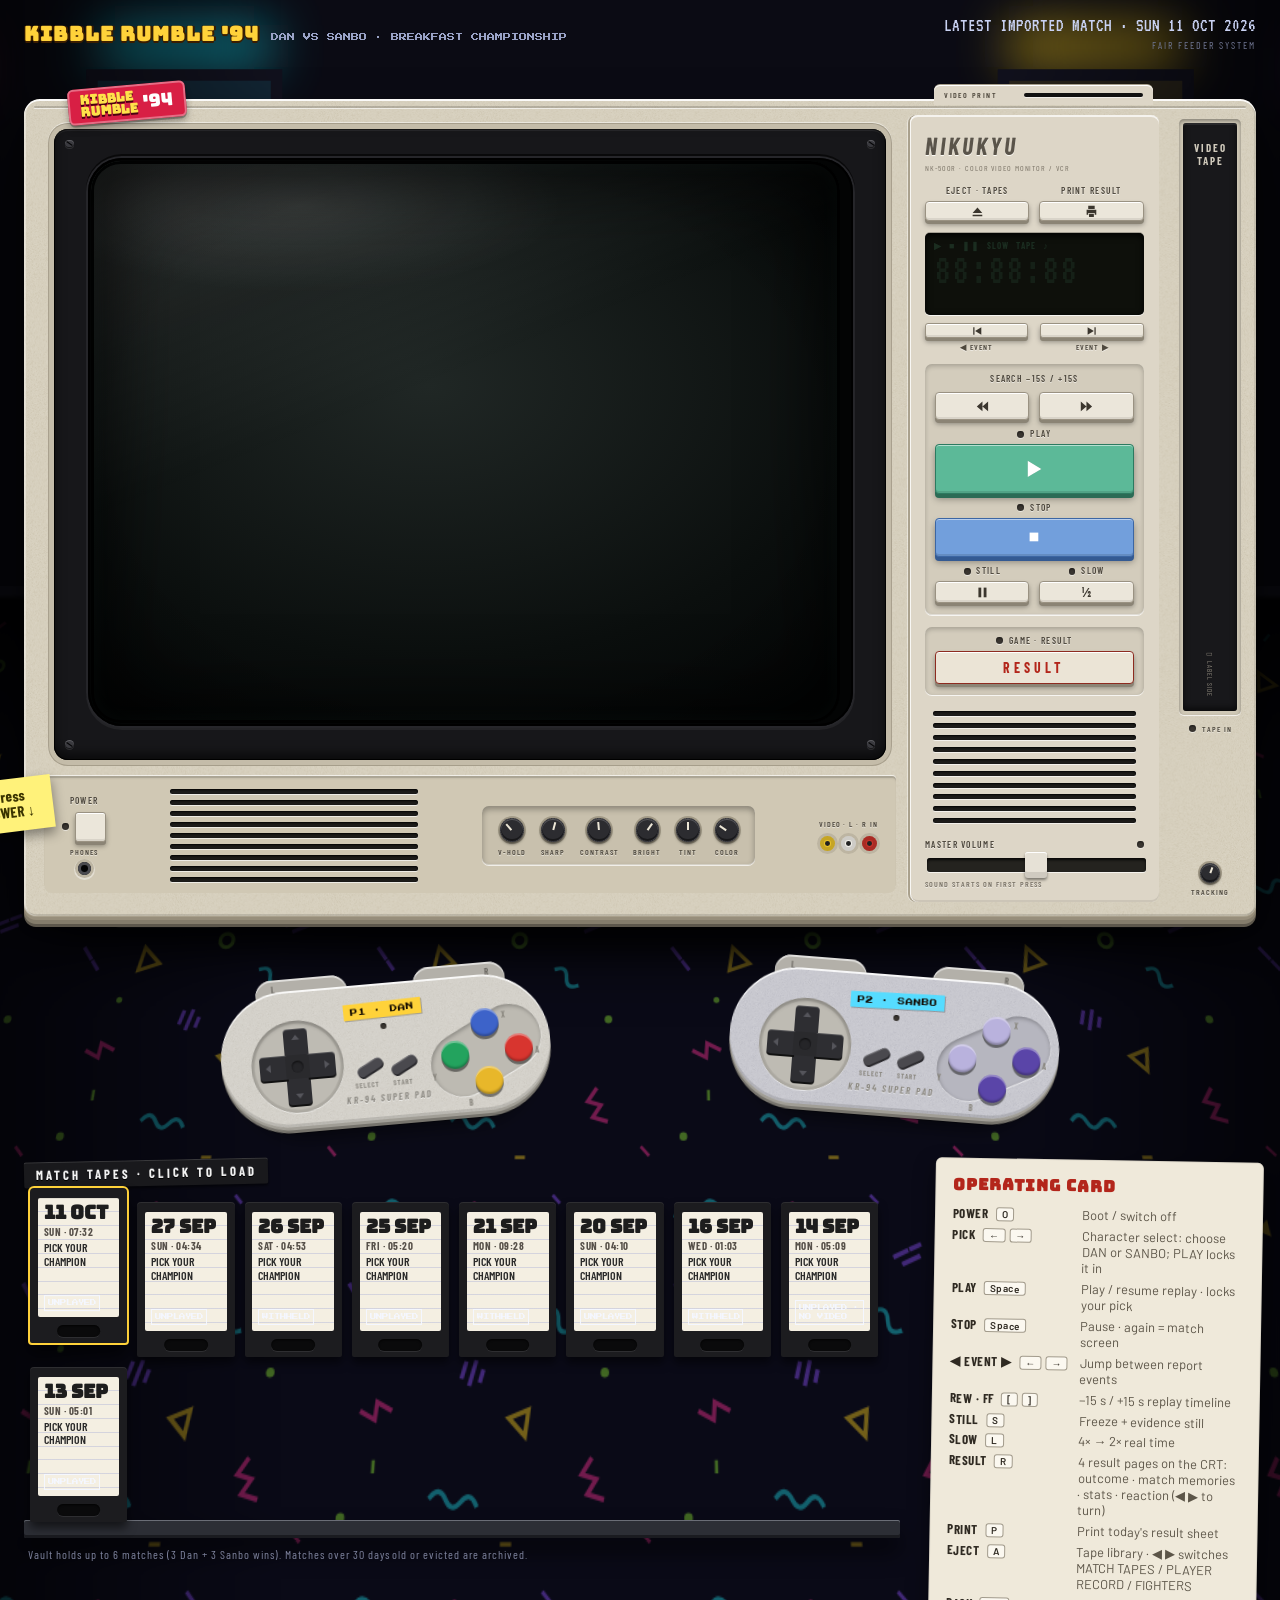
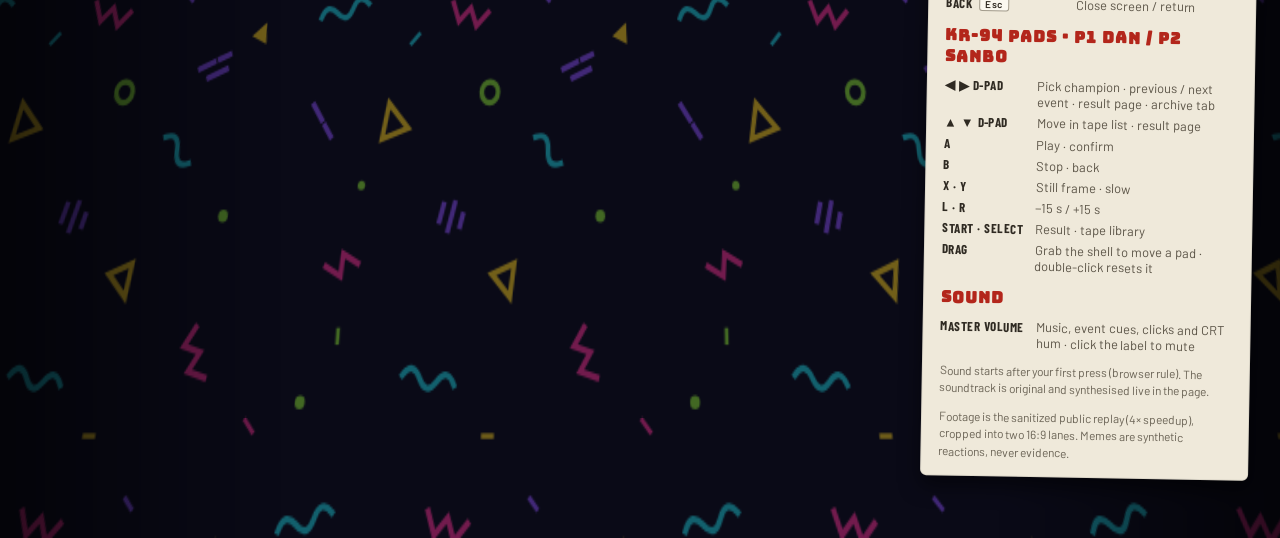
==== index.html @ 69c3ae0e "feat(release): initial public release of KIBBLE RUMBLE '94" ====
<!doctype html>
<html lang="en">
<head>
<meta charset="utf-8">
<meta name="viewport" content="width=device-width,initial-scale=1">
<meta name="robots" content="noindex,nofollow">
<title>KIBBLE RUMBLE '94 · NK-500R Replay Machine</title>
<link rel="preconnect" href="https://fonts.googleapis.com"><link rel="preconnect" href="https://fonts.gstatic.com" crossorigin>
<link href="https://fonts.googleapis.com/css2?family=Anton&family=Barlow:wght@400;500;600&family=Barlow+Condensed:wght@500;600;700&family=Bungee&family=Press+Start+2P&family=VT323&display=swap" rel="stylesheet">
<link rel="icon" href="data:,">
<link rel="stylesheet" href="machine.css">
</head>
<body>
<!-- The room the NK-500R stands in: original SVG carpet + dim cabinet row -->
<div class="room" aria-hidden="true"><div class="room-wall"></div><div class="room-floor"><div class="carpet"></div></div><div class="room-light"></div></div>
<div class="file-notice" id="file-notice" hidden><b>INTERACTIVE MEDIA REQUIRES HTTP/HTTPS SERVER</b>
  <span>Browsers require HTTP/HTTPS to load media and data. Run
  <code>python3 -m http.server 4417 --bind 127.0.0.1 --directory website/public-site</code>
  and open <code>http://localhost:4417/</code></span></div>

<header class="topline">
  <div class="topline-mark"><b>KIBBLE RUMBLE '94</b><span>DAN VS SANBO · BREAKFAST CHAMPIONSHIP</span></div>
  <div class="topline-right"><span id="topline-day">—</span><span class="topline-sys">FAIR FEEDER SYSTEM</span></div>
</header>

<main class="stage">
  <section class="machine" id="machine" data-state="off" aria-label="NK-500R match replay machine">
    <div class="sticker" aria-hidden="true"><b>KIBBLE<br>RUMBLE</b><i>'94</i></div>
    <div class="postit" id="postit" aria-hidden="true">press<br>POWER ↓</div>
    <div class="printer" aria-hidden="true">
      <div class="paper" id="paper"><div class="paper-inner" id="paper-inner"></div></div>
      <div class="printer-lip"><span>VIDEO PRINT</span><i></i></div>
    </div>

    <div class="m-body">
      <div class="m-left">
        <div class="m-housing">
          <div class="bezel">
            <span class="screw s1"></span><span class="screw s2"></span><span class="screw s3"></span><span class="screw s4"></span>
            <div class="tube">
              <div class="screen" id="screen" data-state="off">
                <div class="layer s-boot" id="s-boot">
                  <div class="boot-maker"><b>NIKUKYU</b><span>VIDEO SYSTEMS · NK-500R</span><em>SELF CHECK … OK</em></div>
                  <div class="boot-title"><div class="kr-logo"><b>KIBBLE</b><b>RUMBLE</b><i>'94</i></div><span>BREAKFAST CHAMPIONSHIP</span><em>© 1994 NIKUKYU SOFT · LICENSED TO DAN &amp; SANBO</em></div>
                  <div class="boot-today"><span>TODAY'S MATCH</span><b>DAN <i>VS</i> SANBO</b></div>
                </div>
                <div class="layer s-vs" id="s-vs"></div>
                <div class="layer s-replay" id="s-replay">
                  <div class="rp-col">
                    <div class="lane lane1"><canvas id="cv-tapo" width="720" height="405"></canvas><div class="lane-hud" id="hud1"></div></div>
                    <div class="telemetry"><canvas id="cv-bar" width="720" height="42"></canvas></div>
                    <div class="course" id="course"></div>
                    <div class="lane lane2"><canvas id="cv-logi" width="720" height="405"></canvas><div class="lane-hud" id="hud2"></div></div>
                  </div>
                  <div class="pillar pl-l pl-1" id="pl-l1"></div>
                  <div class="pillar pl-r pl-1" id="pl-r1"></div>
                  <div class="pillar pl-l pl-2" id="pl-l2"></div>
                  <div class="pillar pl-r pl-2" id="pl-r2"></div>
                  <div class="still-card" id="still-card"></div>
                  <div class="toast" id="toast"></div>
                </div>
                <div class="layer s-archive" id="s-archive"></div>
                <div class="layer s-nosignal" id="s-nosignal"><b>NO SIGNAL</b><span id="nosig-text">THIS TAPE HAS NO VIDEO</span><em>PRESS RESULT FOR THE REPORT · STOP TO RETURN</em></div>
                <div class="layer s-postmatch" id="s-postmatch"><div class="pm-box"><b>MATCH COMPLETE</b><span>PRESS ANY BUTTON</span><em>RESULT · PREDICTION VERDICT · REACTION</em></div></div>
                <div class="layer s-result" id="s-result"></div>
                <div class="osd" id="osd"></div>
                <div class="fx fx-scan"></div><div class="fx fx-noise"></div><div class="fx fx-vig"></div><div class="fx fx-glare"></div><div class="fx fx-curve"></div>
                <div class="crt-flash"></div>
              </div>
            </div>
          </div>
        </div>

        <div class="m-bottom">
          <div class="pw-cluster">
            <span class="silk">POWER</span>
            <div class="row"><span class="led" data-led="power"></span><button class="key key-power" data-key="power" aria-label="Power"></button></div>
            <span class="silk sm">PHONES</span><span class="jack"></span>
          </div>
          <div class="grille" aria-hidden="true"><i></i><i></i><i></i><i></i><i></i><i></i><i></i><i></i><i></i></div>
          <div class="knob-well" aria-hidden="true">
            <div class="kn"><span class="knob" style="--r:-40deg"></span><span class="silk sm">V-HOLD</span></div>
            <div class="kn"><span class="knob" style="--r:15deg"></span><span class="silk sm">SHARP</span></div>
            <div class="kn"><span class="knob" style="--r:-5deg"></span><span class="silk sm">CONTRAST</span></div>
            <div class="kn"><span class="knob" style="--r:35deg"></span><span class="silk sm">BRIGHT</span></div>
            <div class="kn"><span class="knob" style="--r:0deg"></span><span class="silk sm">TINT</span></div>
            <div class="kn"><span class="knob" style="--r:-55deg"></span><span class="silk sm">COLOR</span></div>
          </div>
          <div class="av-in" aria-hidden="true"><span class="silk sm">VIDEO · L · R  IN</span><div class="row"><i class="rca y"></i><i class="rca w"></i><i class="rca r"></i></div></div>
        </div>
      </div>

      <div class="m-panel">
        <div class="brand"><b>NIKUKYU</b><span>NK-500R · COLOR VIDEO MONITOR / VCR</span></div>
        <div class="kgroup two">
          <div class="kc"><span class="silk">EJECT · TAPES</span><button class="key key-s" data-key="archive" aria-label="Eject / archive">
            <svg viewBox="0 0 16 16"><path d="M8 3 L14 10 H2 Z M2 12 H14 V14 H2 Z"/></svg></button></div>
          <div class="kc"><span class="silk">PRINT RESULT</span><button class="key key-s" data-key="print" aria-label="Print result">
            <svg viewBox="0 0 16 16"><path d="M4 1 H12 V5 H4 Z M2 6 H14 V12 H12 V10 H4 V12 H2 Z M5 11 H11 V15 H5 Z"/></svg></button></div>
        </div>
        <div class="lcd" id="lcd" aria-live="polite">
          <div class="lcd-icons"><i data-ic="play">▶</i><i data-ic="stop">■</i><i data-ic="still">❚❚</i><i data-ic="slow">SLOW</i><i data-ic="tape">TAPE</i><i data-ic="snd" title="Sound output">♪</i></div>
          <div class="lcd-main"><span class="ghost">88:88:88</span><span id="lcd-clock">--:--:--</span></div>
          <div class="lcd-sub" id="lcd-sub">&nbsp;</div>
        </div>
        <div class="kgroup two tight">
          <div class="kc"><button class="key key-xs" data-key="prev" aria-label="Previous event"><svg viewBox="0 0 16 16"><path d="M2 2 H4 V14 H2 Z M15 2 L5 8 L15 14 Z"/></svg></button><span class="silk sm">◀ EVENT</span></div>
          <div class="kc"><button class="key key-xs" data-key="next" aria-label="Next event"><svg viewBox="0 0 16 16"><path d="M12 2 H14 V14 H12 Z M1 2 L11 8 L1 14 Z"/></svg></button><span class="silk sm">EVENT ▶</span></div>
        </div>
        <div class="well">
          <span class="silk">SEARCH −15s / +15s</span>
          <div class="kgroup two">
            <button class="key key-m" data-key="rew" aria-label="Rewind 15 seconds"><svg viewBox="0 0 16 16"><path d="M8 2 L1 8 L8 14 Z M15 2 L8 8 L15 14 Z"/></svg></button>
            <button class="key key-m" data-key="ff" aria-label="Fast forward 15 seconds"><svg viewBox="0 0 16 16"><path d="M1 2 L8 8 L1 14 Z M8 2 L15 8 L8 14 Z"/></svg></button>
          </div>
          <div class="kc wide"><div class="row lab"><span class="led" data-led="play"></span><span class="silk">PLAY</span></div>
            <button class="key key-play" data-key="play" aria-label="Play"><svg viewBox="0 0 16 16"><path d="M3 1.5 L14 8 L3 14.5 Z"/></svg></button></div>
          <div class="kc wide"><div class="row lab"><span class="led" data-led="stop"></span><span class="silk">STOP</span></div>
            <button class="key key-stop" data-key="stop" aria-label="Stop"><svg viewBox="0 0 16 16"><rect x="3" y="3" width="10" height="10"/></svg></button></div>
          <div class="kgroup two">
            <div class="kc"><div class="row lab"><span class="led" data-led="still"></span><span class="silk">STILL</span></div><button class="key key-m short" data-key="still" aria-label="Still frame"><svg viewBox="0 0 16 16"><rect x="3" y="2" width="3.5" height="12"/><rect x="9.5" y="2" width="3.5" height="12"/></svg></button></div>
            <div class="kc"><div class="row lab"><span class="led" data-led="slow"></span><span class="silk">SLOW</span></div><button class="key key-m short" data-key="slow" aria-label="Slow replay"><span class="cap-txt">½</span></button></div>
          </div>
        </div>
        <div class="kc wide game">
          <div class="row lab"><span class="led" data-led="result"></span><span class="silk">GAME · RESULT</span></div>
          <button class="key key-result" data-key="result" aria-label="Result screen"><span class="cap-txt">RESULT</span></button>
        </div>
        <div class="pgrille" aria-hidden="true"><i></i><i></i><i></i><i></i><i></i><i></i><i></i><i></i><i></i><i></i></div>
        <div class="vol">
          <div class="row vol-head"><button class="vol-label" id="vol-label" type="button" aria-label="Mute or unmute all sound">MASTER VOLUME</button><span class="led" data-led="snd" id="snd-led"></span></div>
          <input type="range" min="0" max="100" value="50" id="vol" aria-label="Master volume">
          <span class="silk sm snd-note" id="snd-note">SOUND STARTS ON FIRST PRESS</span>
        </div>
      </div>

      <div class="m-bay">
        <div class="tape-door" id="tape-door">
          <div class="door-flap"><span class="door-logo">VIDEO<br>TAPE</span><span class="door-label-side">▭ LABEL SIDE</span></div>
          <div class="cassette" id="cassette"><span id="cassette-label">—</span></div>
        </div>
        <div class="row lab"><span class="led" data-led="tape"></span><span class="silk sm">TAPE IN</span></div>
        <div class="trk"><span class="knob sm" style="--r:20deg"></span><span class="silk sm">TRACKING</span></div>
      </div>
    </div>
    <div class="m-feet"><i></i><i></i></div>
  </section>

  <div class="pad-bay" id="pad-bay" aria-hidden="true"></div>
  <div class="pads" id="pads" aria-label="KR-94 controllers: P1 Dan, P2 Sanbo"></div>

  <section class="desk">
    <div class="shelf-wrap">
      <div class="dymo">MATCH TAPES · CLICK TO LOAD</div>
      <div class="shelf" id="shelf"></div>
      <div class="shelf-board"></div>
      <p class="shelf-note">Vault holds up to 6 matches (3 Dan + 3 Sanbo wins). Matches over 30 days old or evicted are archived.</p>
    </div>
    <aside class="op-card" aria-label="Operating card">
      <h2>OPERATING CARD</h2>
      <dl>
        <dt>POWER <kbd>O</kbd></dt><dd>Boot / switch off</dd>
        <dt>PICK <kbd>←</kbd><kbd>→</kbd></dt><dd>Character select: choose DAN or SANBO; PLAY locks it in</dd>
        <dt>PLAY <kbd>Space</kbd></dt><dd>Play / resume replay · locks your pick</dd>
        <dt>STOP <kbd>Space</kbd></dt><dd>Pause · again = match screen</dd>
        <dt>◀ EVENT ▶ <kbd>←</kbd><kbd>→</kbd></dt><dd>Jump between report events</dd>
        <dt>REW · FF <kbd>[</kbd><kbd>]</kbd></dt><dd>−15 s / +15 s replay timeline</dd>
        <dt>STILL <kbd>S</kbd></dt><dd>Freeze + evidence still</dd>
        <dt>SLOW <kbd>L</kbd></dt><dd>4× → 2× real time</dd>
        <dt>RESULT <kbd>R</kbd></dt><dd>4 result pages on the CRT: outcome · match memories · stats · reaction (◀ ▶ to turn)</dd>
        <dt>PRINT <kbd>P</kbd></dt><dd>Print today's result sheet</dd>
        <dt>EJECT <kbd>A</kbd></dt><dd>Tape library · ◀ ▶ switches MATCH TAPES / PLAYER RECORD / FIGHTERS</dd>
        <dt>BACK <kbd>Esc</kbd></dt><dd>Close screen / return</dd>
      </dl>
      <h2 class="h2b">KR-94 PADS · P1 DAN / P2 SANBO</h2>
      <dl>
        <dt>◀ ▶ D-PAD</dt><dd>Pick champion · previous / next event · result page · archive tab</dd>
        <dt>▲ ▼ D-PAD</dt><dd>Move in tape list · result page</dd>
        <dt>A</dt><dd>Play · confirm</dd>
        <dt>B</dt><dd>Stop · back</dd>
        <dt>X · Y</dt><dd>Still frame · slow</dd>
        <dt>L · R</dt><dd>−15 s / +15 s</dd>
        <dt>START · SELECT</dt><dd>Result · tape library</dd>
        <dt>DRAG</dt><dd>Grab the shell to move a pad · double-click resets it</dd>
      </dl>
      <h2 class="h2b">SOUND</h2>
      <dl>
        <dt>MASTER VOLUME</dt><dd>Music, event cues, clicks and CRT hum · click the label to mute</dd>
      </dl>
      <p>Sound starts after your first press (browser rule). The soundtrack is original and synthesised live in the page.</p>
      <p>Footage is the sanitized public replay (4× speedup), cropped into two 16:9 lanes. Memes are synthetic reactions, never evidence.</p>
    </aside>
  </section>
</main>

<div class="print-sheet" id="print-sheet" aria-hidden="true"></div>
<video id="src-video" muted playsinline preload="auto"></video>

<script src="machine-data.js"></script>
<script src="machine-audio.js"></script>
<script src="machine.js"></script>
<script src="machine-pads.js"></script>
</body>
</html>
---- machine.css ----
/* KIBBLE RUMBLE '94 · NK-500R replay machine — review prototype styles */
:root{
  --plastic:#d6cfbd; --plastic-hi:#ece7da; --plastic-lo:#bcb39f; --plastic-dk:#9d9481; --plastic-edge:#7f7766;
  --panel:#ddd7c8; --ink:#4f493e; --ink-soft:#7a7366;
  --bezel:#161618; --glass:#0a0d0c;
  --p1:#ffd23a; --p2:#56dcff;
  --red:#ff3b30; --amber:#ffb21e; --green:#3dff7a; --blue:#4d8dff; --white:#f4f7ff;
  --room1:#17181e; --room2:#0e0f13;
  --mono:'VT323',monospace; --pix:'Press Start 2P',monospace; --disp:'Bungee',sans-serif; --silk:'Barlow Condensed',sans-serif;
}
*{box-sizing:border-box}
html,body{margin:0;min-height:100%}
body{background:#0b0b14;
  color:#e8e9ef;font-family:'Barlow',sans-serif;overflow-x:hidden;-webkit-font-smoothing:antialiased}
button{font:inherit;color:inherit}
.row{display:flex;align-items:center;gap:6px}
.silk{font-family:var(--silk);font-weight:600;font-size:9.5px;letter-spacing:1.3px;color:var(--ink);text-transform:uppercase;
  text-shadow:0 1px 0 rgba(255,255,255,.55);white-space:nowrap;line-height:1.05;user-select:none}
.silk.sm{font-size:8px;letter-spacing:1px}

/* ------------------------------------------------------------- top line */
.topline{display:flex;justify-content:space-between;align-items:center;gap:16px;max-width:1240px;margin:0 auto;padding:16px 4px 10px}
.topline-mark{display:flex;align-items:baseline;gap:12px}
.topline-mark b{font-family:var(--disp);font-size:20px;color:var(--p1);text-shadow:0 2px 0 #3b1d00,2px 0 0 #3b1d00,-1px 0 0 #3b1d00;letter-spacing:1px}
.topline-mark span{font-family:var(--pix);font-size:8px;color:#9aa3c7}
.topline-right{display:flex;flex-direction:column;align-items:flex-end;gap:4px;font-family:var(--mono);font-size:19px;color:#c9d2f3}
.topline-sys{font-family:var(--silk);font-size:10px;letter-spacing:2px;color:#6e7490}
.stage{display:flex;flex-direction:column;align-items:center;gap:26px;padding:8px 24px 60px}

/* ------------------------------------------------------------- machine shell */
.machine{position:relative;width:1240px;flex:none;margin-top:30px}
.m-body{position:relative;display:flex;align-items:stretch;padding:16px 16px 14px;border-radius:16px 16px 12px 12px;
  background:
    url(assets/noise.png) 0 0/160px 160px,
    var(--plastic);
  background-blend-mode:soft-light;
  box-shadow:
    inset 0 2px 0 rgba(255,255,255,.9), inset 0 -2px 0 rgba(0,0,0,.12), inset 2px 0 0 rgba(255,255,255,.35), inset -2px 0 0 rgba(0,0,0,.08),
    0 1px 0 #a9a08c, 0 4px 0 #978e7b, 0 8px 0 #847c6b, 0 11px 0 #5d574c,
    0 40px 60px rgba(0,0,0,.65), 0 14px 20px rgba(0,0,0,.4)}
/* top shell parting line */
.m-body::before{content:"";position:absolute;left:10px;right:10px;top:7px;height:2px;border-radius:2px;
  background:rgba(0,0,0,.16);box-shadow:0 1px 0 rgba(255,255,255,.6)}
.m-left{display:flex;flex-direction:column;width:868px;flex:none}
.m-housing{padding:14px 16px 16px 14px}
.bezel{position:relative;padding:30px 34px 34px;border-radius:14px;
  background:#17171a;
  box-shadow:0 0 0 5px #c4bca9,0 0 0 6px #a69e8b,0 -1px 0 6px rgba(255,255,255,.5),
    inset 0 2px 1px rgba(255,255,255,.08),inset 0 -6px 12px rgba(0,0,0,.6),inset 0 0 0 1px #000}
.screw{position:absolute;width:9px;height:9px;border-radius:50%;background:#3a3a3f;box-shadow:inset 0 1px 0 rgba(255,255,255,.18),inset 0 -1px 0 rgba(0,0,0,.6),0 1px 0 rgba(255,255,255,.1)}
.screw::after{content:"";position:absolute;left:1px;right:1px;top:4px;height:1px;background:#050506;transform:rotate(35deg)}
.s1{left:11px;top:11px}.s2{right:11px;top:11px}.s3{left:11px;bottom:11px}.s4{right:11px;bottom:11px}
.tube{position:relative;border-radius:34px;padding:3px;background:#030404;
  box-shadow:inset 0 0 0 2px #000,0 0 0 2px #26262a,0 -2px 0 2px rgba(0,0,0,.6),0 2px 0 2px rgba(255,255,255,.05)}

/* ------------------------------------------------------------- screen */
.screen{position:relative;width:754px;aspect-ratio:4/3;border-radius:30px;overflow:hidden;background:var(--glass);container-type:size;container-name:screen;
  transition:filter .2s}
.screen[data-state="off"]{background:radial-gradient(ellipse 80% 70% at 45% 40%,#202725 0%,#0b0f0e 70%,#050707 100%)}
.layer{position:absolute;inset:0;display:none}
.fx{position:absolute;inset:0;pointer-events:none;border-radius:30px}
.fx-scan{background:url(assets/scanlines.png) 0 0/4px 4px repeat;opacity:.28}
.fx-noise{background:url(assets/noise.png) 0 0/160px 160px;opacity:.10;mix-blend-mode:screen}
.fx-vig{background:radial-gradient(ellipse 78% 78% at 50% 50%,rgba(0,0,0,0) 60%,rgba(0,0,0,.62) 100%)}
.fx-glare{background:linear-gradient(158deg,rgba(255,255,255,.14) 0%,rgba(255,255,255,.04) 24%,rgba(255,255,255,0) 42%),
  radial-gradient(ellipse 50% 22% at 28% 8%,rgba(255,255,255,.10),rgba(255,255,255,0) 70%)}
.fx-curve{box-shadow:inset 0 0 80px 14px rgba(0,0,0,.72),inset 0 0 0 3px rgba(0,0,0,.9),inset 0 0 18px 3px rgba(140,255,220,.06)}
.screen[data-state="off"] .fx-scan,.screen[data-state="off"] .fx-noise{opacity:0}
.crt-flash{position:absolute;inset:0;background:#fff;opacity:0;pointer-events:none}
.screen.crt-on .crt-flash{animation:crtOn .55s ease-out}
.screen.crt-off .crt-flash{animation:crtOff .45s ease-in forwards}
@keyframes crtOn{0%{opacity:1;clip-path:inset(49.6% 0 49.6% 0)}35%{opacity:.9;clip-path:inset(30% 0 30% 0)}100%{opacity:0;clip-path:inset(0 0 0 0)}}
@keyframes crtOff{0%{opacity:0;clip-path:inset(0)}30%{opacity:.95;clip-path:inset(49% 0 49% 0)}70%{opacity:.9;clip-path:inset(49.7% 45% 49.7% 45%)}100%{opacity:0;clip-path:inset(50% 50% 50% 50%)}}
.screen.glitch{animation:glitch .22s steps(3)}
@keyframes glitch{0%{filter:none;transform:none}33%{filter:contrast(1.4) brightness(1.3);transform:translateX(-3px) skewX(-1deg)}66%{filter:hue-rotate(20deg);transform:translateX(2px)}100%{filter:none;transform:none}}

.screen[data-state="boot"] .s-boot,.screen[data-state="ready"] .s-vs,
.screen[data-state="replay"] .s-replay,.screen[data-state="paused"] .s-replay,.screen[data-state="still"] .s-replay,
.screen[data-state="archive"] .s-archive,.screen[data-state="nosignal"] .s-nosignal,.screen[data-state="result"] .s-resultcard{display:block}

/* boot */
.s-boot{background:#000}
.s-boot>div{position:absolute;inset:0;display:none;flex-direction:column;align-items:center;justify-content:center;gap:2.2cqh;text-align:center}
.s-boot[data-step="maker"] .boot-maker,.s-boot[data-step="title"] .boot-title,.s-boot[data-step="today"] .boot-today{display:flex}
.boot-maker{background:radial-gradient(ellipse at center,#0c1d6a,#020628 70%)}
.boot-maker b{font-family:'Barlow Condensed';font-weight:700;font-style:italic;font-size:11cqw;letter-spacing:.6cqw;color:#e9eefc;text-shadow:0 0 18px rgba(140,170,255,.6)}
.boot-maker span{font-family:var(--silk);font-size:2.6cqw;letter-spacing:.8cqw;color:#9fb2f5}
.boot-maker em{font-family:var(--mono);font-style:normal;font-size:3.4cqw;color:#3dff7a;margin-top:2cqh}
.boot-title{background:radial-gradient(ellipse at 50% 40%,#3a0a6b 0%,#0c0420 70%)}
.boot-title span{font-family:var(--pix);font-size:2.1cqw;color:#9fe8ff}
.boot-title em{font-family:var(--pix);font-style:normal;font-size:1.3cqw;color:#8d86b8;margin-top:3cqh}
.boot-today{background:linear-gradient(105deg,#d8102e 0 50%,#1a2bd0 50% 100%)}
.boot-today span{font-family:var(--pix);font-size:2.6cqw;color:#fff}
.boot-today b{font-family:var(--disp);font-size:9cqw;color:#fff;text-shadow:0 .7cqw 0 #170c33,.6cqw 0 0 #170c33,-.6cqw 0 0 #170c33}
.boot-today i{font-style:normal;color:var(--p1)}

/* KIBBLE RUMBLE wordmark */
.kr-logo{display:flex;flex-direction:column;align-items:center;line-height:.86;transform:rotate(-4deg)}
.kr-logo b{font-family:var(--disp);font-size:12cqw;letter-spacing:.3cqw;
  background:linear-gradient(180deg,#fffbd6 0%,#ffd84a 45%,#e48a00 52%,#ffe680 100%);-webkit-background-clip:text;background-clip:text;color:transparent;
  -webkit-text-stroke:.35cqw #2a0d00;filter:drop-shadow(0 .8cqw 0 #6a1800)}
.kr-logo i{font-style:normal;font-family:var(--disp);font-size:6cqw;color:#ff4fb6;-webkit-text-stroke:.25cqw #2a002a;margin-top:-1cqw;align-self:flex-end;transform:rotate(-6deg)}

/* OSD (VCR on-screen display) */
.osd{position:absolute;left:50%;top:4.5%;transform:translateX(-50%);white-space:nowrap;font-family:var(--mono);font-size:4.6cqw;color:#fff;letter-spacing:.3cqw;
  text-shadow:2px 2px 0 #000,0 0 6px rgba(255,255,255,.4);pointer-events:none;z-index:6;opacity:0;transition:opacity .15s}
.osd.show{opacity:1}
.osd.blue{color:#cfe0ff}

/* ------------------------------------------------------------- VS screen */
.s-vs{background:linear-gradient(105deg,#ff6a1f 0%,#e3102d 30%,#6d0018 50%,#1828c9 50%,#2f7bff 72%,#0b1060 100%);overflow:hidden}
.vs-burst{position:absolute;inset:-20%;background:repeating-conic-gradient(from 0deg at 50% 46%,rgba(255,255,255,.10) 0 2deg,rgba(255,255,255,0) 2deg 7deg)}
.vs-seam{position:absolute;left:49%;top:-10%;width:2.4%;height:120%;background:#fff3b8;transform:rotate(12deg);box-shadow:0 0 30px 8px rgba(255,243,184,.4)}
.vs-cat{position:absolute;bottom:15%;height:80%;object-fit:contain;filter:drop-shadow(0 0 1.4cqw rgba(0,0,0,.5))}
.vs-cat.dan{left:-1%}
.vs-cat.sanbo{right:-1%;height:75%;bottom:17%}
.vs-bars{position:absolute;left:4%;right:4%;top:4%;display:flex;align-items:center;gap:1.4cqw}
.vs-bar{flex:1;display:flex;flex-direction:column;gap:.6cqh}
.vs-bar .lab{display:flex;justify-content:space-between;font-family:var(--pix);font-size:1.5cqw;text-shadow:2px 2px 0 #000}
.vs-bar .track{height:3.4cqh;border:.35cqw solid #fff;background:#120a24;transform:skewX(-18deg);display:flex;overflow:hidden}
.vs-bar.r .track{transform:skewX(18deg);justify-content:flex-start}
.vs-bar.l .track{justify-content:flex-end}
.vs-bar .fill{height:100%;background:linear-gradient(180deg,#fff6a6,#ffd21f 50%,#ff9d00)}
.vs-bar.r .fill{background:linear-gradient(180deg,#c8f6ff,#56dcff 50%,#1f8fd6)}
.vs-timer{display:flex;flex-direction:column;align-items:center;padding:.6cqh 1.4cqw;border:.35cqw solid #fff;background:#0b0b22;border-radius:.6cqw}
.vs-timer span{font-family:var(--pix);font-size:1.1cqw;color:#9fb4ff}
.vs-timer b{font-family:var(--disp);font-size:3.8cqw;line-height:1}
.vs-split-cap{position:absolute;left:50%;top:15.5%;transform:translateX(-50%);font-family:var(--pix);font-size:1.15cqw;background:rgba(4,6,26,.85);padding:.5cqh 1cqw;white-space:nowrap}
.vs-mark{position:absolute;left:50%;top:22%;transform:translate(-50%,0) rotate(-8deg);font-family:var(--disp);font-size:17cqw;line-height:1;
  background:linear-gradient(180deg,#fffbe2 0%,#ffd64a 46%,#e48a00 52%,#ffe680 100%);-webkit-background-clip:text;background-clip:text;color:transparent;
  -webkit-text-stroke:.5cqw #160700;filter:drop-shadow(0 1cqw 0 #3b0d00) drop-shadow(0 0 2cqw rgba(255,200,60,.35))}
.vs-name{position:absolute;bottom:17%;display:flex;flex-direction:column;gap:.6cqh}
.vs-name.l{left:3.5%;align-items:flex-start}.vs-name.r{right:3.5%;align-items:flex-end}
.vs-name .tag{font-family:var(--pix);font-size:1.4cqw;color:#120a00;padding:.7cqh .9cqw;box-shadow:.4cqw .4cqw 0 #170c33}
.vs-name .home{font-family:var(--pix);font-size:.95cqw;color:#fff;text-shadow:2px 2px 0 #000;white-space:nowrap}
.vs-name b{font-family:var(--disp);font-size:8cqw;line-height:.95;color:#fff;
  text-shadow:0 .8cqw 0 #170c33,.6cqw 0 0 #170c33,-.6cqw 0 0 #170c33,0 -.6cqw 0 #170c33,.45cqw .45cqw 0 #170c33,-.45cqw .45cqw 0 #170c33}
.vs-mid{position:absolute;left:25%;width:39%;bottom:16.5%;display:flex;flex-direction:column;align-items:center;gap:.7cqh;
  padding:1.1cqh 1.2cqw 1.2cqh;background:rgba(4,6,22,.86);border:.3cqw solid rgba(255,255,255,.6);box-shadow:.5cqw .5cqw 0 rgba(0,0,0,.45)}
.vs-mid .t{font-family:var(--pix);font-size:1.25cqw;white-space:nowrap}
.vs-mid .d{font-family:var(--mono);font-size:2.6cqw;color:#dbe6ff;line-height:1;text-align:center}
.verdict{display:flex;flex-direction:column;align-items:center;gap:.5cqh;padding:.8cqh 1.6cqw;border:.35cqw solid currentColor;border-radius:.3cqw;background:rgba(20,8,0,.6)}
.verdict b{font-family:var(--disp);font-size:2.9cqw;line-height:1;text-shadow:0 0 1.6cqw currentColor}
.verdict span{font-family:var(--pix);font-size:.92cqw;color:#ffe7b0;white-space:nowrap}
.tone-amber{color:var(--amber)}.tone-green{color:var(--green)}.tone-white{color:var(--white)}.tone-red{color:var(--red)}.tone-blue{color:var(--blue)}
.vs-chips{position:absolute;left:0;right:0;bottom:0;height:15%;display:flex;flex-wrap:wrap;align-content:center;justify-content:center;gap:.8cqh 1cqw;padding:0 2cqw;
  background:linear-gradient(180deg,rgba(3,4,14,.88),rgba(3,4,14,.97));border-top:.3cqw solid rgba(255,255,255,.18)}
.chip{display:flex;align-items:center;gap:.7cqw;padding:.5cqh 1cqw;border:.3cqw solid currentColor;font-family:var(--mono);font-size:2.25cqw;line-height:1;white-space:nowrap;background:rgba(0,0,0,.35);
  box-shadow:0 0 1.2cqw color-mix(in srgb,currentColor 35%,transparent)}
.press{font-family:var(--pix);font-size:1.3cqw;margin-top:.4cqh;color:#fff;text-shadow:2px 2px 0 #000;animation:blink 1s steps(2) infinite;white-space:nowrap}
@keyframes blink{50%{opacity:0}}

/* ------------------------------------------------------------- replay */
.s-replay{background:#000}
.rp-col{position:absolute;left:50%;top:50%;transform:translate(-50%,-50%);display:flex;flex-direction:column;align-items:stretch;
  --lw:min(100cqw - 8px,(100cqh - 52px) / 1.1834);width:var(--lw)}
.lane{position:relative;aspect-ratio:16/9;overflow:hidden;background:#000;
  box-shadow:-1.5px 0 0 rgba(255,50,80,.5),1.5px 0 0 rgba(40,210,255,.5),0 0 16px rgba(150,200,255,.14)}
.lane canvas{display:block;width:100%;height:100%}
.telemetry{aspect-ratio:720/42;overflow:hidden;opacity:.92}
.telemetry canvas{display:block;width:100%;height:100%}
.course{position:relative;height:30px;cursor:pointer}
.course .trk{position:absolute;left:0;right:0;top:12px;height:6px;border-radius:3px;background:#20243a}
.course .done{position:absolute;left:0;top:12px;height:6px;border-radius:3px;background:rgba(255,255,255,.85)}
.course .gap{position:absolute;top:12px;height:6px;background:repeating-linear-gradient(45deg,#ffb21e 0 3px,#3a2600 3px 6px)}
.course .pip{position:absolute;top:6px;width:6px;height:18px;margin-left:-3px;border:0;padding:0;cursor:pointer;border-radius:1px}
.course .pip:hover,.course .pip:focus-visible{outline:2px solid #fff;outline-offset:1px}
.course .head{position:absolute;top:0;width:0;height:0;margin-left:-7px;border:7px solid transparent;border-top:10px solid #fff;pointer-events:none}
.pillar{position:absolute;display:flex;flex-direction:column;align-items:center;justify-content:center;gap:1.1cqh;text-align:center;
  width:calc((100cqw - min(100cqw - 8px,(100cqh - 52px) / 1.1834)) / 2);height:calc(min(100cqw - 8px,(100cqh - 52px) / 1.1834) * .5625)}
.pl-l{left:0}.pl-r{right:0}
.pl-1{top:calc(50% - min(100cqw - 8px,(100cqh - 52px) / 1.1834) * .5917 - 15px)}
.pl-2{bottom:calc(50% - min(100cqw - 8px,(100cqh - 52px) / 1.1834) * .5917 - 15px)}
#src-video{position:fixed;left:-10px;top:-10px;width:4px;height:4px;opacity:0;pointer-events:none}
.posnum{font-family:var(--disp);font-size:7.4cqw;line-height:1;text-shadow:3px 3px 0 #1b0f00,-2px -2px 0 #1b0f00,2px -2px 0 #1b0f00,-2px 2px 0 #1b0f00}
.hud{font-family:var(--pix);font-size:1.25cqw;line-height:1.5;color:#fff;text-shadow:-1px 0 rgba(255,40,90,.6),1px 0 rgba(40,220,255,.6)}
.hud.dim{color:#8f9bc7}
.big-clock{font-family:var(--mono);font-size:4.4cqw;line-height:1;color:#fff;text-shadow:-1px 0 rgba(255,40,90,.6),1px 0 rgba(40,220,255,.6),0 0 8px rgba(255,255,255,.4)}
.pl-name{font-family:var(--disp);font-size:2.9cqw;line-height:1}
.pl-ev{font-family:var(--mono);font-size:2.2cqw;line-height:1.05;color:#dfe5ff;max-width:92%}
.lane-hud{position:absolute;inset:0;pointer-events:none}
.lanetag{position:absolute;right:6px;top:6px;font-family:var(--pix);font-size:1.15cqw;padding:.6cqh .8cqw;border:2px solid currentColor;background:rgba(5,6,16,.78);white-space:nowrap}
.lanetag small{display:block;font-size:.95cqw;color:#cfd6f5;margin-top:.4cqh}
.ribbon{position:absolute;left:8px;bottom:8px;display:flex;align-items:center;gap:.8cqw;padding:.8cqh 1.2cqw;font-family:var(--pix);font-size:1.2cqw;line-height:1;color:#fff;border-radius:2px;white-space:nowrap;animation:ribIn .25s steps(3)}
@keyframes ribIn{from{transform:translateX(-30%);opacity:0}}
.rb-red{background:#e8132f;box-shadow:0 0 14px rgba(255,40,60,.5)}.rb-green{background:#11a84a}.rb-blue{background:#2f63d6}.rb-amber{background:#d98a00;color:#1a0e00}.rb-white{background:#e9edf7;color:#111}.rb-p1{background:#d9a800;color:#140a00}.rb-p2{background:#1aa3cf;color:#00141a}
.lanekib{display:none}
.toast{position:absolute;left:50%;top:44%;transform:translate(-50%,-50%) rotate(-3deg);display:none;flex-direction:column;align-items:center;gap:1cqh;padding:1.6cqh 3cqw 1.8cqh;
  border:.4cqw solid #ffe14a;background:linear-gradient(90deg,#e8132f,#a3001a);box-shadow:.6cqw .6cqw 0 rgba(0,0,0,.6),0 0 3cqw rgba(255,40,60,.5);z-index:5;text-align:center}
.toast.show{display:flex;animation:toastIn .32s steps(4)}
.toast b{font-family:var(--disp);font-size:5.6cqw;line-height:1;color:#ffe14a;text-shadow:0 .5cqw 0 #5a0010}
.toast span{font-family:var(--pix);font-size:1.4cqw;color:#fff}
.toast.t-green{background:linear-gradient(90deg,#0e9a43,#06622a);border-color:#c8ffd9}.toast.t-green b{color:#eaffef;text-shadow:0 .5cqw 0 #033016}
.toast.t-blue{background:linear-gradient(90deg,#2f63d6,#15338a);border-color:#cfe0ff}.toast.t-blue b{color:#fff;text-shadow:0 .5cqw 0 #0a1a4a}
.toast.t-p1{background:linear-gradient(90deg,#c99a00,#7a5b00);border-color:#fff2b0}.toast.t-p1 b{color:#fff}
.toast.t-p2{background:linear-gradient(90deg,#1aa3cf,#0b5f7a);border-color:#d6f6ff}.toast.t-p2 b{color:#fff}
.toast.t-white{background:linear-gradient(90deg,#596079,#2a2e3d);border-color:#fff}.toast.t-white b{color:#fff}
@keyframes toastIn{0%{transform:translate(-50%,-50%) rotate(-3deg) scale(1.6);opacity:0}100%{transform:translate(-50%,-50%) rotate(-3deg) scale(1)}}
.screen[data-state="paused"] .rp-col{filter:saturate(.75) brightness(.85)}
.still-card{position:absolute;inset:0;display:none;align-items:center;justify-content:center;flex-direction:column;gap:1.6cqh;background:rgba(0,0,0,.72);z-index:4}
.screen[data-state="still"] .still-card{display:flex}
.still-card .frame{width:72%;aspect-ratio:16/9;border:.5cqw solid #fff;box-shadow:0 0 0 .4cqw #000,1cqw 1cqw 0 rgba(0,0,0,.6);background:#000;position:relative}
.still-card .frame img{width:100%;height:100%;object-fit:contain;display:block}
.still-card .frame .none{position:absolute;inset:0;display:flex;align-items:center;justify-content:center;text-align:center;padding:4cqw;font-family:var(--pix);font-size:1.4cqw;color:#cfd6f5;line-height:1.7}
.still-card .cap{display:flex;flex-direction:column;align-items:center;gap:.8cqh}
.still-card .cap b{font-family:var(--disp);font-size:3cqw;color:var(--amber)}
.still-card .cap span{font-family:var(--pix);font-size:1.25cqw;color:#fff;text-align:center;line-height:1.6}

/* archive / match select */
.s-archive{background:linear-gradient(180deg,#0d1460 0%,#060a35 100%);padding:4.5% 6% 0}
.ar-head{display:flex;justify-content:space-between;align-items:flex-end;gap:2cqw;margin-bottom:1.6cqh}
.ar-head b{font-family:var(--disp);font-size:4.6cqw;line-height:1;white-space:nowrap;background:linear-gradient(180deg,#fffbd0,#ffd21f 50%,#ff7a00);-webkit-background-clip:text;background-clip:text;color:transparent;-webkit-text-stroke:.25cqw #2a0d00}
.ar-head span{font-family:var(--pix);font-size:1.05cqw;line-height:1.6;color:#56dcff;text-align:right}
.ar-list{display:flex;flex-direction:column;gap:.55cqh}
.ar-row{display:grid;grid-template-columns:2.4cqw 15cqw 1fr 21cqw 13cqw;align-items:center;gap:1.2cqw;padding:.55cqh 1.2cqw;border:0;text-align:left;cursor:pointer;
  background:rgba(255,255,255,.06);border-left:.6cqw solid transparent;color:#e8ecff}
.ar-row .cur{font-family:var(--pix);font-size:1.6cqw;color:var(--p1);visibility:hidden}
.ar-row.sel{background:linear-gradient(90deg,rgba(255,210,58,.28),rgba(255,210,58,.05));border-left-color:var(--p1)}
.ar-row.sel .cur{visibility:visible;animation:blink .8s steps(2) infinite}
.ar-row .dt{font-family:var(--disp);font-size:2.3cqw;line-height:1}
.ar-row .dt small{display:block;font-family:var(--pix);font-size:.95cqw;color:#9fb4ff;margin-top:.4cqh}
.ar-row .sc{font-family:var(--mono);font-size:2.4cqw;line-height:1;white-space:nowrap}
.ar-row .sc i{font-style:normal;color:var(--p1)}.ar-row .sc u{text-decoration:none;color:var(--p2)}
.ar-row .tg{font-family:var(--pix);font-size:1.05cqw;padding:.6cqh .6cqw;border:2px solid currentColor;justify-self:start;white-space:nowrap}
.ar-row .md{font-family:var(--mono);font-size:1.9cqw;color:#9fb4ff;white-space:nowrap}
.ar-foot{position:absolute;left:6%;right:6%;bottom:4%;font-family:var(--pix);font-size:1.15cqw;color:#9fb4ff;display:flex;justify-content:space-between}
.ar-row:focus-visible{outline:2px dashed var(--p1);outline-offset:2px}

/* no signal / result title card */
.s-nosignal{background:linear-gradient(180deg,#1530c9,#0a1a8a);display:none;flex-direction:column;align-items:center;justify-content:center;gap:2cqh;text-align:center}
.screen[data-state="nosignal"] .s-nosignal{display:flex}
.s-nosignal b{font-family:var(--pix);font-size:3.4cqw}
.s-nosignal span{font-family:var(--mono);font-size:3.6cqw;color:#dbe6ff}
.s-nosignal em{font-style:normal;font-family:var(--pix);font-size:1.2cqw;color:#9fb4ff}
.s-resultcard{background:linear-gradient(180deg,#2134b8,#070c3a);display:none;flex-direction:column;align-items:center;justify-content:center;gap:2cqh}
.screen[data-state="result"] .s-resultcard{display:flex}
.s-resultcard b{font-family:var(--disp);font-size:10cqw;background:linear-gradient(180deg,#fffbd0,#ffd21f 50%,#ff7a00);-webkit-background-clip:text;background-clip:text;color:transparent;-webkit-text-stroke:.35cqw #2a0d00}
.s-resultcard span{font-family:var(--pix);font-size:1.3cqw;color:#9fb4ff}

/* ------------------------------------------------------------- physical controls */
.m-bottom{position:relative;margin:0 6px 0 4px;height:118px;display:flex;align-items:center;justify-content:space-between;gap:16px;padding:6px 18px 4px;
  border-radius:4px 4px 8px 8px;background:#d0c8b4;
  box-shadow:inset 0 2px 0 rgba(0,0,0,.12),inset 0 3px 2px rgba(0,0,0,.06),0 -1px 0 rgba(255,255,255,.65)}
.pw-cluster{display:flex;flex-direction:column;align-items:center;gap:6px}
.jack{width:13px;height:13px;border-radius:50%;background:#050506;box-shadow:inset 0 0 0 3px #4a4a4f,0 0 0 3px #bdb5a2,0 1px 0 4px rgba(255,255,255,.4)}
.grille{display:flex;flex-direction:column;gap:6px;width:250px}
.grille i{display:block;height:5px;border-radius:3px;background:#1d1c1a;box-shadow:inset 0 1px 2px rgba(0,0,0,.9),0 1px 0 rgba(255,255,255,.65)}
.knob-well{display:flex;gap:15px;padding:12px 16px 9px;border-radius:7px;background:#c8c0ad;
  box-shadow:inset 0 3px 6px rgba(0,0,0,.32),inset 0 -1px 0 rgba(255,255,255,.4),0 1px 0 rgba(255,255,255,.7)}
.kn{display:flex;flex-direction:column;align-items:center;gap:6px}
.knob{position:relative;display:block;width:24px;height:24px;border-radius:50%;
  background:#2c2c30;border:2px dotted #48484e;
  box-shadow:0 2px 3px rgba(0,0,0,.55),0 0 0 2px #a49c89,inset 0 1px 0 rgba(255,255,255,.2),inset 0 -2px 0 rgba(0,0,0,.45)}
.knob::after{content:"";position:absolute;left:50%;top:3px;width:2px;height:8px;margin-left:-1px;background:#ece6d6;transform-origin:50% 9px;transform:rotate(var(--r,0deg))}
.knob.sm{width:20px;height:20px}.knob.sm::after{height:6px;transform-origin:50% 7px}
.av-in{display:flex;flex-direction:column;align-items:center;gap:7px}
.rca{display:block;width:15px;height:15px;border-radius:50%;box-shadow:0 0 0 3px #bdb5a2,inset 0 0 0 4px rgba(0,0,0,.15)}
.rca::after{content:"";display:block;width:5px;height:5px;margin:5px;border-radius:50%;background:#222}
.rca.y{background:#e8c22a}.rca.w{background:#f2f0ea}.rca.r{background:#c8322a}

.m-panel{position:relative;width:250px;flex:none;margin-left:8px;padding:16px 15px 14px;display:flex;flex-direction:column;align-items:stretch;gap:12px;border-radius:8px;
  background:#ddd6c7;
  box-shadow:inset 1px 0 0 rgba(255,255,255,.8),-2px 0 0 #a9a08c,-3px 0 0 rgba(255,255,255,.45),inset 0 -2px 0 rgba(0,0,0,.08),inset 0 2px 0 rgba(255,255,255,.7)}
.brand{display:flex;flex-direction:column;gap:3px;padding-bottom:2px}
.brand b{font-family:'Barlow Condensed';font-weight:700;font-style:italic;font-size:24px;letter-spacing:3px;color:#5a544a;text-shadow:0 1px 0 #fbf9f3,0 -1px 0 rgba(0,0,0,.2)}
.brand span{font-family:var(--silk);font-size:8px;letter-spacing:.9px;color:var(--ink-soft)}
.kgroup.two{display:grid;grid-template-columns:1fr 1fr;gap:10px}
.kgroup.tight{gap:12px;margin-top:-4px}
.kc{display:flex;flex-direction:column;align-items:center;gap:5px}
.kc.wide{align-items:stretch}
.kc .lab{justify-content:center}
.well{display:flex;flex-direction:column;gap:9px;padding:10px 10px 12px;border-radius:7px;background:#d3ccbc;
  box-shadow:inset 0 2px 5px rgba(0,0,0,.22),inset 0 -1px 0 rgba(255,255,255,.5),0 1px 0 rgba(255,255,255,.75)}
.well>.silk{text-align:center}

/* key cap: raised, travels 2-3px when pressed */
.key{position:relative;display:flex;align-items:center;justify-content:center;border:1px solid #9a9282;border-radius:4px;cursor:pointer;padding:0;
  background:#ebe6da;
  box-shadow:0 3px 0 #8b8475,0 4px 5px rgba(0,0,0,.35),inset 0 1px 0 #fff,inset 0 -2px 0 rgba(0,0,0,.08);
  transition:transform .06s linear,box-shadow .06s linear,filter .1s;transform:translateY(0)}
.key svg{width:13px;height:13px;fill:#3b362e}
.key:hover{filter:brightness(1.04)}
.key:focus-visible{outline:2px dashed #ff8a00;outline-offset:3px}
.key:active,.key.is-pressed{transform:translateY(3px);box-shadow:0 0 0 #8b8475,0 1px 1px rgba(0,0,0,.35),inset 0 1px 3px rgba(0,0,0,.25)}
.key.is-latched{transform:translateY(1.5px);box-shadow:0 1.5px 0 #8b8475,0 2px 3px rgba(0,0,0,.3),inset 0 1px 2px rgba(0,0,0,.15)}
.key:disabled{cursor:not-allowed;filter:saturate(.4) brightness(.92);opacity:.7}
.key:disabled:active{transform:none;box-shadow:0 3px 0 #8b8475,0 4px 5px rgba(0,0,0,.35)}
.key-s{width:100%;height:20px}
.key-xs{width:100%;height:16px;border-radius:3px}.key-xs svg{width:10px;height:10px}
.key-m{height:28px;width:100%}.key-m.short{height:22px}
.key-play{height:50px;border-color:#2c7a60;background:#5cb998;box-shadow:0 4px 0 #2b6b55,0 5px 7px rgba(0,0,0,.35),inset 0 1px 0 rgba(255,255,255,.55),inset 0 -2px 0 rgba(0,0,0,.12)}
.key-play svg{width:20px;height:20px;fill:#fff;filter:drop-shadow(0 1px 0 rgba(0,0,0,.25))}
.key-play:active,.key-play.is-pressed{transform:translateY(4px);box-shadow:0 0 0 #2b6b55,0 1px 1px rgba(0,0,0,.3),inset 0 2px 4px rgba(0,0,0,.25)}
.key-play.is-latched{transform:translateY(2px);box-shadow:0 2px 0 #2b6b55,0 2px 3px rgba(0,0,0,.3),inset 0 1px 3px rgba(0,0,0,.2)}
.key-stop{height:40px;border-color:#3c66a3;background:#729fdc;box-shadow:0 4px 0 #345a92,0 5px 7px rgba(0,0,0,.35),inset 0 1px 0 rgba(255,255,255,.5),inset 0 -2px 0 rgba(0,0,0,.12)}
.key-stop svg{width:14px;height:14px;fill:#fff}
.key-stop:active,.key-stop.is-pressed{transform:translateY(4px);box-shadow:0 0 0 #345a92,0 1px 1px rgba(0,0,0,.3),inset 0 2px 4px rgba(0,0,0,.25)}
.key-stop.is-latched{transform:translateY(2px);box-shadow:0 2px 0 #345a92,0 2px 3px rgba(0,0,0,.3)}
.key-result{height:34px;border-color:#8d2b20;background:#ebe4d6;box-shadow:0 3px 0 #8b8475,0 4px 5px rgba(0,0,0,.35),inset 0 1px 0 #fff}
.key-result .cap-txt{font-family:var(--silk);font-weight:700;font-size:14px;letter-spacing:4px;color:#b3261b}
.cap-txt{font-family:var(--silk);font-weight:700;font-size:13px;color:#3b362e}
.key-power{width:32px;height:30px;border-radius:3px}
.game{padding:9px 10px 11px;border-radius:7px;background:#d3ccbc;box-shadow:inset 0 2px 5px rgba(0,0,0,.22),0 1px 0 rgba(255,255,255,.75)}

.led{display:inline-block;width:7px;height:7px;border-radius:50%;flex:none;background:#3a3631;box-shadow:inset 0 1px 2px rgba(0,0,0,.6),0 1px 0 rgba(255,255,255,.5)}
.led.on{--c:var(--green);background:var(--c);box-shadow:inset 0 1px 0 rgba(255,255,255,.7),0 0 8px var(--c),0 0 2px var(--c)}
.led.blink{animation:ledBlink .9s steps(2) infinite}
@keyframes ledBlink{50%{opacity:.25}}
.led[data-led="power"].on{--c:var(--red)} .led[data-led="stop"].on{--c:var(--blue)} .led[data-led="still"].on,.led[data-led="slow"].on{--c:var(--amber)}
.led[data-led="result"].on{--c:#ff5a3c} .led[data-led="tape"].on{--c:var(--green)}

.lcd{position:relative;padding:7px 9px 6px;border-radius:5px;background:#0e100b;
  box-shadow:inset 0 2px 8px rgba(0,0,0,.95),0 1px 0 rgba(255,255,255,.75),0 -1px 0 rgba(0,0,0,.25)}
.lcd-icons{display:flex;gap:7px;font-family:var(--silk);font-weight:700;font-size:9px;letter-spacing:1px}
.lcd-icons i{font-style:normal;color:rgba(120,255,190,.12)}
.lcd-icons i.on{color:#8dffc7;text-shadow:0 0 6px rgba(120,255,190,.8)}
.lcd-main{position:relative;height:40px;font-family:var(--mono);font-size:44px;line-height:40px;color:#8dffc7;text-shadow:0 0 8px rgba(120,255,190,.75);letter-spacing:1px}
.lcd-main .ghost{position:absolute;left:0;top:0;color:rgba(120,255,190,.07);text-shadow:none}
.lcd-main span:last-child{position:relative}
.lcd-sub{font-family:var(--mono);font-size:17px;line-height:18px;color:#8dffc7;text-shadow:0 0 6px rgba(120,255,190,.6);white-space:nowrap;overflow:hidden;text-overflow:ellipsis}
.machine[data-state="off"] .lcd-main span:last-child,.machine[data-state="off"] .lcd-sub{opacity:0}

.pgrille{margin-top:auto;display:flex;flex-direction:column;gap:7px;padding:4px 8px}
.pgrille i{display:block;height:5px;border-radius:3px;background:#1d1c1a;box-shadow:inset 0 1px 2px rgba(0,0,0,.9),0 1px 0 rgba(255,255,255,.65)}
.vol{display:flex;flex-direction:column;gap:6px}
.vol input{-webkit-appearance:none;appearance:none;width:100%;height:14px;border-radius:3px;background:#24231f;box-shadow:inset 0 2px 3px rgba(0,0,0,.8),0 1px 0 rgba(255,255,255,.7)}
.vol input::-webkit-slider-thumb{-webkit-appearance:none;width:22px;height:26px;border-radius:3px;background:#e6e1d6;box-shadow:0 2px 3px rgba(0,0,0,.45),inset 0 1px 0 #fff,inset 0 -6px 0 rgba(0,0,0,.1);cursor:pointer}
.vol input::-moz-range-thumb{width:22px;height:26px;border-radius:3px;background:#e9e4d8;border:0}

.m-bay{width:84px;flex:none;margin-left:10px;display:flex;flex-direction:column;align-items:center;gap:10px;padding-top:4px}
.tape-door{position:relative;width:62px;height:600px;border-radius:5px;padding:4px;background:#cfc8b6;
  box-shadow:inset 0 2px 4px rgba(0,0,0,.35),0 1px 0 rgba(255,255,255,.7);perspective:600px}
.door-flap{position:relative;z-index:2;height:100%;border-radius:3px;display:flex;flex-direction:column;align-items:center;justify-content:space-between;padding:18px 0 14px;
  background:#18181b;
  box-shadow:inset 0 2px 0 rgba(255,255,255,.08),inset 0 -3px 6px rgba(0,0,0,.6);transform-origin:50% 0;transition:transform .45s cubic-bezier(.3,.7,.2,1)}
.door-logo{font-family:var(--silk);font-weight:700;font-size:11px;letter-spacing:2px;line-height:1.2;color:#cfc9bb;text-align:center}
.door-label-side{font-family:var(--silk);font-size:7px;letter-spacing:1px;color:#8d877b;writing-mode:vertical-rl}
.cassette{position:absolute;left:6px;right:6px;top:30%;height:46%;z-index:1;border-radius:3px;background:#1c1c1c;
  display:flex;align-items:center;justify-content:center;transition:transform .45s .1s cubic-bezier(.3,.7,.2,1)}
.cassette span{writing-mode:vertical-rl;font-family:'Barlow Condensed';font-weight:700;font-size:12px;letter-spacing:2px;color:#2a2a2a;background:#f4efe2;padding:8px 3px;border-radius:2px}
.machine.door-open .door-flap{transform:rotateX(-78deg)}
.machine.door-open .cassette{transform:translateY(-38%)}
.trk{display:flex;flex-direction:column;align-items:center;gap:5px;margin-top:auto;padding-bottom:6px}

.m-feet{display:flex;justify-content:space-between;padding:0 90px}
.m-feet i{display:block;width:110px;height:12px;border-radius:0 0 6px 6px;background:#1c1c1e}

/* sticker, post-it, printer */
.sticker{position:absolute;left:44px;top:-14px;z-index:4;transform:rotate(-5deg);padding:6px 12px 7px;border-radius:6px;
  background:#d81f44;box-shadow:0 2px 0 rgba(0,0,0,.25),0 4px 8px rgba(0,0,0,.35),inset 0 0 0 2px rgba(255,255,255,.35);display:flex;align-items:center;gap:6px}
.sticker b{font-family:var(--disp);font-size:13px;line-height:.9;color:#ffe14a;text-shadow:0 2px 0 #4a0010}
.sticker i{font-style:normal;font-family:var(--disp);font-size:18px;color:#fff}
.postit{position:absolute;left:-58px;bottom:96px;z-index:5;transform:rotate(-7deg);width:88px;padding:10px 8px 12px;background:#fff27a;color:#3a3300;
  font-family:'Barlow Condensed';font-weight:700;font-size:15px;line-height:1.05;text-align:center;box-shadow:0 6px 12px rgba(0,0,0,.4);display:none}
.machine[data-first="1"][data-state="off"] .postit{display:block;animation:nudge 1.6s ease-in-out infinite}
@keyframes nudge{50%{transform:rotate(-4deg) translateY(-3px)}}
.printer{position:absolute;right:104px;top:-18px;width:220px;height:24px;z-index:3}
.printer-lip{position:absolute;left:0;right:0;bottom:0;height:20px;border-radius:6px 6px 0 0;background:#ddd6c7;
  box-shadow:inset 0 1px 0 #fff,0 -1px 0 #a69e8b;display:flex;align-items:center;justify-content:space-between;padding:0 10px}
.printer-lip span{font-family:var(--silk);font-weight:600;font-size:8px;letter-spacing:1.5px;color:var(--ink)}
.printer-lip i{display:block;width:120px;height:4px;border-radius:2px;background:#111;box-shadow:0 1px 0 rgba(255,255,255,.6)}
.paper{position:absolute;right:12px;bottom:14px;width:128px;height:0;overflow:hidden;transition:height 1.1s steps(14)}
.paper-inner{position:absolute;left:0;right:0;bottom:0;min-height:150px;padding:8px 8px 10px;background:#fbf8ef;color:#222;font-family:var(--mono);font-size:13px;line-height:1.05;
  box-shadow:0 0 0 1px rgba(0,0,0,.08);background-image:repeating-linear-gradient(0deg,rgba(0,0,0,.025) 0 1px,transparent 1px 3px)}
.machine.printing .paper{height:150px}

/* ------------------------------------------------------------- desk: tapes + card */
.desk{width:1240px;display:grid;grid-template-columns:1fr 330px;gap:28px;align-items:start}
.dymo{display:inline-block;padding:5px 12px;border-radius:2px;background:#19191c;font-family:var(--silk);font-weight:700;font-size:13px;letter-spacing:3px;color:#f3f3f3;
  transform:rotate(-1.2deg);box-shadow:0 2px 3px rgba(0,0,0,.55),inset 0 1px 0 rgba(255,255,255,.14);text-shadow:0 1px 0 #000,0 -1px 0 rgba(255,255,255,.25)}
.shelf{display:flex;gap:10px;align-items:flex-end;margin-top:16px;padding:0 6px;flex-wrap:wrap}
.tape{position:relative;width:98px;height:156px;border:0;padding:0;cursor:pointer;border-radius:4px 4px 2px 2px;
  background:#1c1c1f;box-shadow:0 6px 10px rgba(0,0,0,.55),inset 0 1px 0 rgba(255,255,255,.08);transition:transform .12s steps(3)}
.tape .lbl{position:absolute;left:8px;right:8px;top:10px;bottom:26px;border-radius:2px;background:#f4efe2;padding:6px 6px;display:flex;flex-direction:column;gap:3px;text-align:left;
  background-image:repeating-linear-gradient(180deg,transparent 0 13px,rgba(70,90,200,.18) 13px 14px)}
.tape .lbl b{font-family:var(--disp);font-size:19px;line-height:1;color:#1d1d1d}
.tape .lbl em{font-style:normal;font-family:'Barlow Condensed';font-weight:700;font-size:11px;color:#57514a;letter-spacing:.5px}
.tape .lbl span{font-family:'Barlow Condensed';font-weight:600;font-size:12px;line-height:1.1;color:#2b2b2b}
.tape .lbl i{font-style:normal;font-family:var(--pix);font-size:6.5px;line-height:1.3;padding:3px 3px;margin-top:auto;border:1.5px solid currentColor;align-self:flex-start}
.tape .spool{position:absolute;left:50%;bottom:6px;transform:translateX(-50%);width:44px;height:12px;border-radius:6px;background:#0a0a0b;box-shadow:inset 0 1px 2px rgba(0,0,0,.8),0 1px 0 rgba(255,255,255,.08)}
.tape:hover{transform:translateY(-4px)}
.tape.loaded{transform:translateY(-14px);box-shadow:0 0 0 2px var(--p1),0 12px 16px rgba(0,0,0,.6)}
.tape:focus-visible{outline:2px dashed var(--p1);outline-offset:3px}
.shelf-board{height:18px;margin-top:-2px;border-radius:2px;background:#2c2e35;box-shadow:inset 0 1px 0 #6a6d76,inset 0 -3px 0 #1a1b20,0 14px 22px rgba(0,0,0,.6)}
.shelf-note{font-family:var(--silk);font-size:12px;letter-spacing:1px;color:#7d829c;margin:10px 4px 0}
.op-card{background:#efe9da;color:#2f2a22;border-radius:6px;padding:16px 18px;transform:rotate(1deg);box-shadow:0 10px 20px rgba(0,0,0,.5),inset 0 0 0 1px rgba(0,0,0,.08);}
.op-card h2{margin:0 0 10px;font-family:var(--disp);font-size:16px;letter-spacing:1px;color:#b3261b}
.op-card dl{display:grid;grid-template-columns:auto 1fr;gap:5px 12px;margin:0;font-size:13px}
.op-card dt{font-family:'Barlow Condensed';font-weight:700;letter-spacing:.5px;white-space:nowrap}
.op-card dd{margin:0;color:#5c5548}
.op-card kbd{display:inline-block;margin-left:4px;padding:0 5px;border:1px solid #a29b8c;border-bottom-width:2px;border-radius:3px;font:600 10px 'Barlow';background:#fbf8f0}
.op-card p{margin:12px 0 0;font-size:12px;line-height:1.45;color:#6a6355}

/* ------------------------------------------------------------- result overlay */
.result-overlay{position:fixed;inset:0;z-index:50;overflow:auto;background:linear-gradient(180deg,#1b2a9e 0%,#0b1460 45%,#050928 100%);
  animation:resIn .35s steps(5)}
.result-overlay[hidden]{display:none}
.result-overlay::after{content:"";position:fixed;inset:0;pointer-events:none;background:url(assets/scanlines.png) 0 0/4px 4px;opacity:.22}
@keyframes resIn{from{clip-path:inset(0 0 100% 0)}to{clip-path:inset(0)}}
.res{max-width:1240px;margin:0 auto;padding:0 28px 40px;position:relative}
.res-checker{height:14px;background:repeating-linear-gradient(90deg,#fff 0 14px,#111 14px 28px);margin:0 -28px 18px}
.res-top{display:flex;justify-content:space-between;align-items:flex-end;gap:20px}
.res-title{font-family:var(--disp);font-size:64px;line-height:.95;background:linear-gradient(180deg,#fffbd0,#ffd21f 50%,#ff7a00);-webkit-background-clip:text;background-clip:text;color:transparent;-webkit-text-stroke:2px #2a0d00;filter:drop-shadow(0 4px 0 #3b1500)}
.res-meta{display:flex;flex-direction:column;align-items:flex-end;gap:6px;font-family:var(--pix);font-size:10px;color:#56dcff;text-align:right;line-height:1.6}
.res-meta b{font-family:var(--disp);font-size:18px;color:var(--p1);font-weight:400}
.res-verdict{margin:18px 0 20px;display:flex;align-items:center;justify-content:center;gap:18px;padding:12px 16px;border:3px solid currentColor;background:rgba(0,0,0,.35);box-shadow:0 0 22px color-mix(in srgb,currentColor 40%,transparent)}
.res-verdict b{font-family:var(--disp);font-size:38px;line-height:1}
.res-verdict span{font-family:var(--pix);font-size:11px;color:#fff;line-height:1.6}
.res-grid{display:grid;grid-template-columns:1fr 1.15fr 1fr;gap:18px;align-items:stretch}
.racer{position:relative;overflow:hidden;padding:16px 16px 14px;border:3px solid currentColor;background:linear-gradient(160deg,rgba(255,255,255,.12),rgba(255,255,255,.02));min-height:330px}
.racer.p1{color:var(--p1)}.racer.p2{color:var(--p2)}
.racer img{position:absolute;right:-16px;bottom:-10px;height:250px;opacity:.95;filter:drop-shadow(0 0 10px rgba(0,0,0,.6))}
.racer.p2 img{right:auto;left:-14px}
.racer .rt{position:relative;display:flex;flex-direction:column;gap:6px;max-width:60%}
.racer.p2 .rt{margin-left:auto;align-items:flex-end;text-align:right}
.racer .pn{font-family:var(--pix);font-size:12px;padding:5px 8px;background:currentColor;align-self:flex-start}
.racer.p2 .pn{align-self:flex-end}
.racer .pn span{color:#120a00}
.racer h3{margin:2px 0 0;font-family:var(--disp);font-size:44px;line-height:.95;color:#fff;text-shadow:0 4px 0 #170c33,3px 0 0 #170c33,-3px 0 0 #170c33}
.racer .big{font-family:var(--disp);font-size:56px;line-height:1;color:#fff}
.racer .cap{font-family:var(--pix);font-size:9px;color:#cfd6f5;margin-top:-2px}
.racer .rows{display:flex;flex-direction:column;gap:5px;margin-top:6px}
.racer .rows div{font-family:var(--mono);font-size:21px;line-height:1.05;color:#eef1ff;text-shadow:0 2px 0 rgba(0,0,0,.6);background:rgba(4,6,22,.62);padding:2px 6px;align-self:flex-start}
.racer.p2 .rows div{align-self:flex-end}
.racer .rows div i{font-style:normal;color:currentColor}
.board{padding:14px 16px;border:3px solid rgba(255,255,255,.75);background:rgba(4,6,22,.6)}
.board h4{margin:0 0 10px;font-family:var(--pix);font-size:10px;color:#ffd21f;display:flex;align-items:center;gap:10px}
.board h4::after{content:"";flex:1;height:2px;background:linear-gradient(90deg,rgba(255,210,31,.8),rgba(255,210,31,0))}
.brow{display:grid;grid-template-columns:42% 1fr auto;align-items:center;gap:8px;padding:6px 0;border-bottom:1px dashed rgba(201,212,255,.2)}
.brow .k{font-family:var(--mono);font-size:20px;color:#c9d4ff}
.brow .v{font-family:var(--mono);font-size:20px;color:#fff}
.mtag{font-family:var(--pix);font-size:8px;line-height:1;padding:5px 6px;border:2px solid currentColor;white-space:nowrap}
.res-lower{display:grid;grid-template-columns:1.05fr 1fr;gap:18px;margin-top:18px;align-items:start}
.react{display:grid;grid-template-columns:300px 1fr;gap:14px;padding:12px;border:3px dashed rgba(255,79,182,.8);background:rgba(40,0,30,.35);animation:unlock .5s .6s steps(4) both}
@keyframes unlock{from{opacity:0;transform:scale(.96)}}
.react .meme{position:relative;width:300px;aspect-ratio:4/3;background:#000;overflow:hidden}
.react .meme img{width:100%;height:100%;object-fit:cover;display:block}
.react .memecap{position:absolute;left:0;right:0;bottom:6px;text-align:center;font-family:Anton;font-size:19px;line-height:1.08;color:#fff;letter-spacing:.5px;
  text-shadow:2px 2px 0 #000,-2px 2px 0 #000,2px -2px 0 #000,-2px -2px 0 #000,0 2px 0 #000,0 -2px 0 #000}
.react .synth{position:absolute;left:6px;top:6px;font-family:var(--pix);font-size:7px;background:rgba(255,255,255,.9);color:#111;padding:4px 5px}
.react .rtxt{display:flex;flex-direction:column;gap:8px}
.react .rtxt b{font-family:var(--disp);font-size:24px;color:#ff4fb6;line-height:1}
.react .rtxt span{font-family:var(--pix);font-size:8px;line-height:1.7;color:#ffd0ee}
.react .rtxt p{margin:0;font-size:13px;line-height:1.45;color:#e6d9f0}
.menu{display:flex;flex-direction:column;gap:8px}
.menu button{display:flex;align-items:center;gap:12px;padding:12px 14px;border:3px solid rgba(255,255,255,.7);background:rgba(4,6,22,.65);cursor:pointer;text-align:left;
  font-family:var(--pix);font-size:12px;color:#fff;transition:transform .06s}
.menu button::before{content:"►";color:transparent}
.menu button:hover::before,.menu button:focus-visible::before{color:var(--p1)}
.menu button:hover,.menu button:focus-visible{border-color:var(--p1);outline:none}
.menu button:active{transform:translateY(2px)}
.menu kbd{margin-left:auto;font-family:var(--mono);font-size:18px;color:#9fb4ff}
.res-note{margin-top:16px;font-family:var(--silk);font-size:12px;letter-spacing:1px;color:#8d96c5}

/* ------------------------------------------------------------- print sheet */
.print-sheet{display:none}
@media print{
  @page{size:A4 portrait;margin:8mm}
  *,*::before,*::after{-webkit-print-color-adjust:exact!important;print-color-adjust:exact!important;box-sizing:border-box}
  html,body{background:#fff!important;color:#111!important;margin:0!important;padding:0!important;width:100%!important;font-size:10pt}
  body>*:not(.print-sheet){display:none!important}
  .print-sheet{display:block!important;font-family:'Barlow',-apple-system,BlinkMacSystemFont,sans-serif;color:#111;width:100%}
  .ps-page{width:100%;border:3px solid #111;padding:6mm;background:#fff;display:flex;flex-direction:column;gap:3mm}
  .ps-top{display:flex;justify-content:space-between;align-items:flex-end;border-bottom:3px solid #111;padding-bottom:2mm}
  .ps-brand{display:flex;flex-direction:column}
  .ps-arcade{font-family:'Impact','Barlow',sans-serif;font-size:24pt;font-weight:900;letter-spacing:1px;color:#111;line-height:1}
  .ps-sub{font-size:7.5pt;font-weight:700;letter-spacing:1px;color:#555;text-transform:uppercase;margin-top:2px}
  .ps-meta{text-align:right}
  .ps-label{font-family:'Impact','Barlow',sans-serif;font-size:16pt;font-weight:700;color:#111}
  .ps-round{font-family:monospace;font-size:8.5pt;font-weight:700;color:#555;text-transform:uppercase}
  
  .ps-banner{display:flex;justify-content:space-between;align-items:center;padding:3mm 4mm;border:2px solid #111;background:#f4f4f5}
  .ps-dan .ps-banner{background:#fef2f2;border-color:#b91c1c}
  .ps-sanbo .ps-banner{background:#fffbeb;border-color:#d97706}
  .ps-nc .ps-banner{background:#f4f4f5;border-color:#52525b}
  .ps-winner-badge{font-family:'Impact','Barlow',sans-serif;font-size:20pt;line-height:1;font-weight:900;letter-spacing:0.5px}
  .ps-dan .ps-winner-badge{color:#b91c1c}
  .ps-sanbo .ps-winner-badge{color:#d97706}
  .ps-nc .ps-winner-badge{color:#27272a}
  .ps-basis{font-size:8pt;font-weight:600;color:#3f3f46;text-transform:uppercase;margin-top:2px}
  .ps-bet-badge{font-size:8.5pt;font-weight:700;padding:2px 8px;border:1.5px solid #111;border-radius:3px;background:#fff;text-transform:uppercase}
  .ps-bet-badge.tone-green{border-color:#15803d;color:#15803d;background:#f0fdf4}
  .ps-bet-badge.tone-red{border-color:#b91c1c;color:#b91c1c;background:#fef2f2}
  
  .ps-center{display:grid;grid-template-columns:130px 1fr;gap:4mm;align-items:stretch}
  .ps-meme-col{display:flex;flex-direction:column;border:2px solid #111;padding:2mm;background:#fafafa}
  .ps-meme-frame{position:relative;width:100%;aspect-ratio:1;overflow:hidden;background:#000;border:1px solid #333}
  .ps-meme-frame img{width:100%;height:100%;object-fit:cover;display:block}
  .ps-synth-tag{position:absolute;bottom:0;left:0;right:0;background:rgba(0,0,0,0.85);color:#ffcc00;font-size:5pt;font-weight:700;text-align:center;padding:1px 0;text-transform:uppercase;letter-spacing:0.5px}
  .ps-meme-info{margin-top:2mm;font-size:7pt;font-weight:700;text-align:center;text-transform:uppercase;color:#333}
  .ps-no-meme{display:flex;align-items:center;justify-content:center;height:100%;font-size:8pt;color:#888}
  
  .ps-stats-col{display:flex;flex-direction:column;gap:2mm}
  .ps-steward-box{border:2px solid #111;padding:2mm 3mm;background:#f4f4f5}
  .ps-steward-box.tone-green{border-color:#15803d;background:#f0fdf4}
  .ps-steward-box.tone-amber{border-color:#d97706;background:#fffbeb}
  .ps-stew-title{font-size:8.5pt;font-weight:800;letter-spacing:0.5px}
  .ps-stew-sub{font-size:7.5pt;color:#4b5563;font-weight:600;margin-top:1px}
  .ps-stat-table{border:1.5px solid #111;background:#fff;display:flex;flex-direction:column}
  .ps-srow{display:flex;justify-content:space-between;padding:1.8mm 3mm;border-bottom:1px solid #e4e4e7;font-size:8pt}
  .ps-srow:last-child{border-bottom:none}
  .ps-srow span{color:#52525b;font-weight:600;text-transform:uppercase}
  .ps-srow b{color:#18181b;font-weight:700}
  .ps-srow.highlight{background:#eff6ff}
  
  .ps-section{display:flex;flex-direction:column;gap:1.5mm}
  .ps-sec-head{font-size:8pt;font-weight:800;letter-spacing:0.5px;color:#111;border-bottom:1.5px solid #111;padding-bottom:1px;text-transform:uppercase}
  .ps-mem-grid{display:grid;grid-template-columns:repeat(4,1fr);gap:2.5mm}
  .ps-mcard{border:1.5px solid #111;background:#fff;display:flex;flex-direction:column;overflow:hidden}
  .ps-mimg{width:100%;aspect-ratio:16/9;background:#18181b;overflow:hidden}
  .ps-mimg img{width:100%;height:100%;object-fit:cover;display:block}
  .ps-mcap{padding:1.5mm;font-size:7pt;line-height:1.2;text-transform:uppercase;color:#111;background:#fafafa;border-top:1px solid #ddd}
  .ps-mcap b{display:inline-block;color:#b91c1c;margin-right:2px}
  .ps-mnone{font-size:8pt;color:#71717a;font-style:italic;padding:3mm;border:1px dashed #a1a1aa;text-align:center}
  
  .ps-events-list{border:1.5px solid #111;display:flex;flex-direction:column;background:#fff}
  .ps-ev-row{display:grid;grid-template-columns:55px 70px 1fr;padding:1.2mm 2.5mm;border-bottom:1px solid #f4f4f5;font-size:7.5pt}
  .ps-ev-row:last-child{border-bottom:none}
  .ps-ev-t{font-family:monospace;font-weight:700;color:#b91c1c}
  .ps-ev-cam{font-weight:700;color:#4b5563}
  .ps-ev-txt{color:#1f2937}
  .ps-ev-none{font-size:8pt;color:#888;padding:2mm;text-align:center}
  
  .ps-footer{display:flex;justify-content:space-between;align-items:center;border-top:2px solid #111;padding-top:1.5mm;margin-top:auto;font-size:6.5pt;font-weight:700;color:#71717a;text-transform:uppercase;letter-spacing:0.5px}
}

/* ------------------------------------------------------------- mobile recomposition */
@media (max-width:860px){
  .topline{flex-direction:column;align-items:flex-start;padding:12px 16px 6px}
  .topline-right{align-items:flex-start}
  .stage{padding:4px 16px 48px;gap:22px}
  .machine{width:100%;margin-top:22px}
  .m-body{flex-direction:column;padding:12px 10px 12px}
  .m-left{width:100%}
  .m-housing{padding:6px 2px 10px}
  .bezel{padding:16px 14px 18px}
  .screen{width:100%;aspect-ratio:10/13}
  .m-bottom{display:none}
  .m-panel{width:100%;margin:6px 0 0;padding:12px;display:grid;grid-template-columns:1fr 1fr;gap:10px}
  .brand{grid-column:1/-1;flex-direction:row;align-items:baseline;gap:10px}
  .brand b{font-size:20px}
  .m-panel>.kgroup.two:first-of-type{grid-column:1/-1}
  .lcd{grid-column:1/-1}
  .kgroup.tight{grid-column:1/-1;margin-top:0}
  .well{grid-column:1/-1}
  .game{grid-column:1/-1}
  .vol{grid-column:1/-1}
  .pgrille{display:none}
  .m-bay{width:100%;margin:10px 0 0;flex-direction:row;align-items:center;padding:0 4px}
  .tape-door{width:auto;flex:1;height:44px;perspective:none}
  .door-flap{flex-direction:row;padding:0 12px;background:#18181b}
  .door-logo br{display:none}
  .door-label-side{writing-mode:horizontal-tb}
  .cassette{top:6px;bottom:6px;height:auto;left:30%;right:30%}
  .cassette span{writing-mode:horizontal-tb;padding:2px 6px}
  .machine.door-open .door-flap{transform:translateY(-70%)}
  .machine.door-open .cassette{transform:translateY(-60%)}
  .trk{display:none}
  .m-feet{padding:0 30px}.m-feet i{width:70px}
  .printer{right:20px;width:170px}
  .printer-lip i{width:80px}
  .postit{left:auto;right:-6px;bottom:auto;top:-30px}
  .sticker{left:12px}
  .desk{width:100%;grid-template-columns:1fr}
  .shelf{display:grid;grid-template-columns:repeat(3,1fr);gap:12px;padding:0}
  .tape{width:100%}
  .res{padding:0 16px 32px}
  .res-checker{margin:0 -16px 14px}
  .res-top{flex-direction:column;align-items:flex-start}
  .res-title{font-size:42px}
  .res-meta{align-items:flex-start;text-align:left}
  .res-verdict{flex-direction:column;gap:8px;text-align:center}
  .res-verdict b{font-size:28px}
  .res-grid,.res-lower{grid-template-columns:1fr}
  .racer{min-height:250px}.racer img{height:190px}
  .react{grid-template-columns:1fr}.react .meme{width:100%}
}
/* portrait tube: lanes fill the width; HUD moves inside the lanes */
@container screen (aspect-ratio < 1){
  .pillar{display:none}
  .rp-col{--lw:calc(100cqw - 8px)}
  .lanetag{font-size:2.3cqw}
  .lanetag small{font-size:1.9cqw}
  .ribbon{font-size:2.1cqw}
  .lanekib{display:flex;position:absolute;right:6px;bottom:8px;gap:4px;align-items:center;font-family:var(--pix);font-size:2.1cqw;padding:4px 6px;background:rgba(5,6,16,.75);color:#fff}
  .vs-cat{height:44%;bottom:44%}
  .vs-cat.sanbo{height:43%;bottom:45%}
  .vs-mark{top:20%;font-size:20cqw}
  .vs-bars{top:2.5%}
  .vs-bar .lab{font-size:2.6cqw}
  .vs-timer b{font-size:6cqw}.vs-timer span{font-size:2cqw}
  .vs-split-cap{font-size:2cqw;top:10%}
  .vs-name{bottom:47%}
  .vs-name b{font-size:11cqw}
  .vs-name .tag{font-size:2.6cqw}
  .vs-name .home{display:none}
  .vs-bar .lab span:last-child{display:none}
  .vs-bar.r .lab span:last-child{display:inline}
  .vs-bar.r .lab span:first-child{display:none}
  .vs-split-cap{font-size:1.6cqw;padding:.4cqh .8cqw}
  .vs-mid{left:5%;width:90%;bottom:21%;gap:1cqh}
  .vs-mid .t{font-size:3cqw}.vs-mid .d{font-size:4.6cqw}
  .verdict b{font-size:6.6cqw}.verdict span{font-size:2cqw}
  .vs-chips{height:20%}
  .chip{font-size:3.7cqw}
  .press{font-size:2.4cqw}
  .osd{font-size:6cqw}
  .toast b{font-size:9cqw}.toast span{font-size:2.4cqw}
  .still-card .frame{width:92%}
  .still-card .cap b{font-size:5.4cqw}.still-card .cap span{font-size:2.3cqw}
  .ar-row{grid-template-columns:4cqw 24cqw 1fr;gap:2cqw}
  .ar-row .tg,.ar-row .md{display:none}
  .ar-row .dt{font-size:5cqw}.ar-row .dt small{font-size:2cqw}
  .ar-row .sc{font-size:4.4cqw}
  .ar-row .cur{font-size:3cqw}
  .ar-head b{font-size:9cqw}.ar-head span{font-size:2.2cqw}
  .ar-foot{font-size:2cqw}
  .boot-title span{font-size:3.4cqw}.boot-title em{font-size:2.2cqw}
  .kr-logo b{font-size:17cqw}.kr-logo i{font-size:9cqw}
  .boot-today b{font-size:12cqw}.boot-today span{font-size:4cqw}
  .s-nosignal b{font-size:6cqw}.s-nosignal span{font-size:6cqw}.s-nosignal em{font-size:2.2cqw;padding:0 6cqw;line-height:1.6}
  .s-resultcard span{font-size:2.4cqw}
}

/* ============================================================ v8: sound hardware, pads, reactions */
.vol-head{justify-content:space-between}
.vol-label{border:0;background:none;padding:0;cursor:pointer;font-family:var(--silk);font-weight:600;font-size:9.5px;letter-spacing:1.3px;color:var(--ink);text-shadow:0 1px 0 rgba(255,255,255,.55)}
.vol-label:hover{color:#2d2923}
.vol-label:focus-visible{outline:2px dashed #ff8a00;outline-offset:3px}
.snd-note{color:var(--ink-soft)}
.led[data-led="snd"].on{--c:var(--green)}
.led[data-led="snd"].blink:not(.on){background:var(--amber);box-shadow:0 0 6px var(--amber)}
.file-notice{position:sticky;top:0;z-index:70;display:flex;flex-direction:column;gap:4px;padding:10px 16px;background:#ffb21e;color:#1a1000;font-family:'Barlow',sans-serif;font-size:13px;box-shadow:0 4px 12px rgba(0,0,0,.4)}
.file-notice[hidden]{display:none}
.file-notice b{font-family:var(--pix);font-size:10px}
.file-notice code{background:rgba(0,0,0,.12);padding:1px 4px;border-radius:2px}
.op-card .h2b{margin-top:14px}
.vs-cat.dan.v2{left:-3%;bottom:15%;height:72%;filter:contrast(1.04) saturate(1.04) drop-shadow(0 0 1.2cqw rgba(255,210,58,.45))}
.vs-cat.sanbo{filter:contrast(1.04) saturate(1.04) drop-shadow(0 0 1.2cqw rgba(86,220,255,.45))}

/* reaction cards on the result screen (synthetic, never evidence) */
.react{grid-template-columns:auto 1fr}
.rcards{display:flex;gap:10px}
.rcard{margin:0;width:150px;display:flex;flex-direction:column;gap:6px}
.rcard .rimg{position:relative;aspect-ratio:1;background:#000;overflow:hidden;border:3px solid currentColor}
.rcard.p1{color:var(--p1)}.rcard.p2{color:var(--p2)}
.rcard img{width:100%;height:100%;object-fit:cover;display:block}
.rcard .synth{position:absolute;left:4px;top:4px;font-family:var(--pix);font-size:5.5px;background:rgba(255,255,255,.92);color:#111;padding:3px 4px}
.rcard figcaption{display:flex;flex-direction:column;gap:3px}
.rcard figcaption b{font-family:var(--pix);font-size:8px}
.rcard figcaption span{font-family:var(--mono);font-size:16px;line-height:1;color:#fff}

/* ------------------------------------------------------------ KR-94 pads */
.stage{position:relative}
.pad-bay{width:1240px;height:200px;margin:-14px 0 -6px}
.pads{position:absolute;inset:0;pointer-events:none;z-index:20}
.pad{position:absolute;left:0;top:0;pointer-events:auto;touch-action:none;user-select:none;-webkit-user-select:none;cursor:grab;transform-origin:50% 50%;will-change:transform}
.pad.dragging{cursor:grabbing}
.pad.settling{transition:transform .26s cubic-bezier(.2,.9,.25,1)}
.pad-scale{position:absolute;left:0;top:0;width:330px;height:150px;transform:scale(var(--ps,1));transform-origin:0 0}
.pad-lift{position:absolute;inset:0;transform:perspective(700px) rotateX(var(--rx,0deg)) rotateY(var(--ry,0deg));transition:transform .08s ease-out}
.pad.dragging .pad-lift{transform:translateY(-7px) scale(1.03)}
.pad-shadow{position:absolute;left:18px;right:18px;top:30px;bottom:-6px;border-radius:70px;background:rgba(0,0,0,.55);filter:blur(10px);transform:translateY(6px);transition:transform .12s,filter .12s,opacity .12s}
.pad.dragging .pad-shadow{transform:translateY(22px) scale(.96);filter:blur(18px);opacity:.55}
.pad-shell{position:absolute;left:0;top:14px;width:330px;height:136px;border-radius:68px;
  background:
    url(assets/noise.png) 0 0/160px 160px,
    #d4d1ca;
  background-blend-mode:soft-light;
  box-shadow:inset 0 2px 0 rgba(255,255,255,.85),inset 0 -3px 0 rgba(0,0,0,.12),0 3px 0 #a19e96,0 6px 0 #77746d,0 7px 1px rgba(0,0,0,.35)}
.pad-2 .pad-shell{background:
    url(assets/noise.png) 0 0/160px 160px,
    #c8c8cf;background-blend-mode:soft-light}
.pad-sticker{position:absolute;left:50%;top:18px;transform:translateX(-50%) rotate(-1.5deg);font-family:var(--pix);font-size:7.5px;color:#120a00;padding:4px 7px;white-space:nowrap;box-shadow:1px 1px 0 rgba(0,0,0,.25)}
.pad-1 .pad-sticker{background:var(--p1)}.pad-2 .pad-sticker{background:var(--p2)}
.pad-led{position:absolute;left:50%;top:40px;width:6px;height:6px;margin-left:-3px;border-radius:50%;background:#3a3631;box-shadow:inset 0 1px 1px rgba(0,0,0,.6)}
.pads.powered .pad-led{background:#3dff7a;box-shadow:0 0 6px #3dff7a}
.pads.powered .pad.blink .pad-led{background:#ffd23a;box-shadow:0 0 9px #ffd23a}
.pad-brand{position:absolute;left:50%;bottom:16px;transform:translateX(-50%);font-family:'Barlow Condensed';font-weight:700;font-style:italic;font-size:9.5px;letter-spacing:2px;color:#8d8a83;text-shadow:0 1px 0 rgba(255,255,255,.6);white-space:nowrap}
.pb{position:absolute;border:0;padding:0;margin:0;cursor:pointer;-webkit-tap-highlight-color:transparent}
.pb:focus-visible{outline:2px dashed #ff8a00;outline-offset:2px}
/* shoulders sit behind the shell's top edge */
.sh{top:2px;width:92px;height:30px;border-radius:16px 16px 6px 6px;background:#b3b0a9;box-shadow:inset 0 2px 0 rgba(255,255,255,.6),0 2px 0 #85827b;z-index:0;transition:transform .05s}
.sh i{position:absolute;top:4px;font-family:var(--silk);font-style:normal;font-weight:700;font-size:9px;color:#6f6c66}
.sh-l{left:40px}.sh-l i{left:16px}.sh-r{right:40px}.sh-r i{right:16px}
.sh.down{transform:translateY(3px);box-shadow:inset 0 2px 3px rgba(0,0,0,.25)}
.pad-shell{z-index:1}
/* d-pad */
.dpad-dish{position:absolute;left:30px;top:30px;width:92px;height:92px;border-radius:50%;background:#bebbb3;box-shadow:inset 0 2px 4px rgba(0,0,0,.28),inset 0 0 0 3px #b0ada5,0 1px 0 rgba(255,255,255,.6)}
.dpad{position:absolute;left:8px;top:8px;width:76px;height:76px}
.d{background:#2e2e32;box-shadow:inset 0 1px 0 rgba(255,255,255,.18),0 2px 0 #111}
.d-up{left:26px;top:0;width:24px;height:28px;border-radius:4px 4px 0 0}
.d-down{left:26px;bottom:0;width:24px;height:28px;border-radius:0 0 4px 4px}
.d-left{left:0;top:26px;width:28px;height:24px;border-radius:4px 0 0 4px}
.d-right{right:0;top:26px;width:28px;height:24px;border-radius:0 4px 4px 0}
.d-hub{position:absolute;left:26px;top:26px;width:24px;height:24px;background:#2a2a2d;border-radius:2px}
.d-hub::after{content:"";position:absolute;inset:6px;border-radius:50%;background:#252528;box-shadow:inset 0 1px 2px rgba(0,0,0,.7)}
.d.down{background:#232326;box-shadow:inset 0 2px 3px rgba(0,0,0,.8)}
.d-up::after,.d-down::after,.d-left::after,.d-right::after{content:"";position:absolute;border:4px solid transparent}
.d-up::after{left:8px;top:6px;border-bottom:5px solid #55555b;border-top:0}
.d-down::after{left:8px;bottom:6px;border-top:5px solid #55555b;border-bottom:0}
.d-left::after{top:8px;left:6px;border-right:5px solid #55555b;border-left:0}
.d-right::after{top:8px;right:6px;border-left:5px solid #55555b;border-right:0}
/* select / start */
.mid{position:absolute;left:132px;top:78px;width:68px;height:34px}
.pill{top:0;width:28px;height:10px;border-radius:6px;background:#4a494e;box-shadow:inset 0 1px 0 rgba(255,255,255,.2),0 2px 0 #29282c;transform:rotate(-28deg);transition:transform .05s}
.pill[data-pb="select"]{left:2px}.pill[data-pb="start"]{left:36px}
.pill.down{transform:rotate(-28deg) translateY(1.5px);box-shadow:inset 0 1px 2px rgba(0,0,0,.6)}
.mid-lab{position:absolute;top:18px;left:0;font-family:var(--silk);font-weight:700;font-size:7px;letter-spacing:1px;color:#8d8a83}
.mid-lab.r{left:38px}
/* face buttons (SN30-ish diamond in a tilted well) */
.face-well{position:absolute;left:206px;top:44px;width:118px;height:64px;border-radius:32px;transform:rotate(-27deg);background:#bdbab2;box-shadow:inset 0 2px 4px rgba(0,0,0,.28),0 1px 0 rgba(255,255,255,.6)}
.pad-2 .face-well{background:#b6b6bf}
.fb{width:28px;height:28px;border-radius:50%;box-shadow:inset 0 2px 0 rgba(255,255,255,.35),inset 0 -2px 2px rgba(0,0,0,.25),0 3px 0 rgba(0,0,0,.45);transition:transform .05s,box-shadow .05s}
.fb.down{transform:translateY(2px);box-shadow:inset 0 2px 3px rgba(0,0,0,.45),0 1px 0 rgba(0,0,0,.45)}
.fb-x{left:252px;top:34px}.fb-y{left:220px;top:64px}.fb-a{left:284px;top:62px}.fb-b{left:252px;top:92px}
.pad-1 .fb-a{background:#d8352f}
.pad-1 .fb-b{background:#e8b72a}
.pad-1 .fb-x{background:#3d63c9}
.pad-1 .fb-y{background:#23a35e}
.pad-2 .fb-a,.pad-2 .fb-b{background:#5a45a8}
.pad-2 .fb-x,.pad-2 .fb-y{background:#b9b2dd}
.fl{position:absolute;font-family:var(--silk);font-weight:700;font-size:8.5px;color:#8a877f;pointer-events:none}
.fl-x{left:283px;top:36px}.fl-y{left:210px;top:93px}.fl-a{left:314px;top:74px}.fl-b{left:244px;top:121px}
@media (max-width:860px){
  .pad-bay{width:100%;height:300px;margin:-6px 0 0}
  .rcards{flex-wrap:wrap}.rcard{width:46%}
  .react{grid-template-columns:1fr}
}

/* ============================================================ v9: pick, post-match, in-CRT result */
.screen[data-state="postmatch"] .s-replay,.screen[data-state="postmatch"] .s-postmatch,.screen[data-state="result"] .s-result{display:block}
.screen[data-state="result"] .s-resultcard{display:none}
/* one timeline: the track is inset exactly like the burned-in track above it */
.ctrack{position:absolute;top:0;bottom:0;left:var(--inset-l,0%);right:var(--inset-r,0%)}
.course .win{position:absolute;top:9px;height:12px;border:1px solid rgba(255,210,58,.45);border-radius:2px;pointer-events:none}

/* PICK YOUR CHAMPION (pre-match, no outcome shown) */
.pick-head{position:absolute;left:0;right:0;top:3%;display:flex;flex-direction:column;align-items:center;gap:.8cqh;z-index:2}
.pick-head b{font-family:var(--disp);font-size:5.4cqw;line-height:1;background:linear-gradient(180deg,#fffbd0,#ffd21f 50%,#ff7a00);-webkit-background-clip:text;background-clip:text;color:transparent;-webkit-text-stroke:.25cqw #2a0d00;filter:drop-shadow(0 .5cqw 0 #3b1500)}
.pick-head span{font-family:var(--pix);font-size:1.15cqw;color:#fff;background:rgba(4,6,26,.8);padding:.6cqh 1cqw;white-space:nowrap}
.pick-glow{position:absolute;top:0;bottom:15%;width:50%;opacity:0;transition:opacity .2s;pointer-events:none}
.pick-glow.dan{left:0;background:radial-gradient(ellipse 70% 60% at 45% 55%,rgba(255,210,58,.55),rgba(255,210,58,0) 70%)}
.pick-glow.sanbo{right:0;background:radial-gradient(ellipse 70% 60% at 55% 55%,rgba(86,220,255,.5),rgba(86,220,255,0) 70%)}
.s-vs.pick-dan .pick-glow.dan,.s-vs.pick-sanbo .pick-glow.sanbo{opacity:1}
.s-vs.pick-dan .vs-cat.sanbo,.s-vs.pick-sanbo .vs-cat.dan{filter:grayscale(.6) brightness(.6)}
.yourpick{display:none;font-family:var(--pix);font-size:1.25cqw;color:#fff;background:#e8132f;padding:.6cqh .8cqw;animation:blink .9s steps(2) infinite;white-space:nowrap}
.s-vs.pick-dan .vs-name.l .yourpick,.s-vs.pick-sanbo .vs-name.r .yourpick{display:inline-block}
.s-vs.locked .yourpick{animation:none;background:#2a2a2e}
.vs-mid .t{color:#ffd23a}
.s-vs.locked .vs-mid{border-color:#ff8a00}

/* MATCH COMPLETE / PRESS ANY BUTTON */
.s-postmatch{background:rgba(0,0,0,.62);display:none;align-items:center;justify-content:center;z-index:5}
.screen[data-state="postmatch"] .s-postmatch{display:flex}
.pm-box{display:flex;flex-direction:column;align-items:center;gap:2.2cqh;padding:3cqh 5cqw;border:.5cqw solid #ffe14a;background:linear-gradient(90deg,#0e9a43,#06622a);box-shadow:.8cqw .8cqw 0 rgba(0,0,0,.6);transform:rotate(-2deg);animation:toastIn .35s steps(4)}
.pm-box b{font-family:var(--disp);font-size:7.4cqw;line-height:1;color:#fff;text-shadow:0 .6cqw 0 #033016}
.pm-box span{font-family:var(--pix);font-size:2.2cqw;color:#ffe14a;animation:blink 1s steps(2) infinite}
.pm-box em{font-style:normal;font-family:var(--pix);font-size:1.1cqw;color:#c8ffd9}

/* RESULT pages inside the tube */
.s-result{background:linear-gradient(180deg,#1b2a9e 0%,#0b1460 45%,#050928 100%)}
.s-result::before{content:"";position:absolute;left:0;right:0;top:0;height:2.2cqh;background:repeating-linear-gradient(90deg,#fff 0 2cqh,#111 2cqh 4cqh)}
.rp{position:absolute;inset:0;display:none;flex-direction:column;gap:1.7cqh;padding:5.5% 6% 4%}
.rp.on{display:flex;animation:resIn .3s steps(5)}
.rhd{display:flex;justify-content:space-between;align-items:flex-end;gap:2cqw}
.rhd b{font-family:var(--disp);font-size:5.4cqw;line-height:1;background:linear-gradient(180deg,#fffbd0,#ffd21f 50%,#ff7a00);-webkit-background-clip:text;background-clip:text;color:transparent;-webkit-text-stroke:.22cqw #2a0d00}
.rhd span{font-family:var(--pix);font-size:1.15cqw;color:#56dcff;white-space:nowrap}
.rft{margin-top:auto;display:flex;justify-content:space-between;gap:2cqw;font-family:var(--pix);font-size:1.05cqw;color:#8f9bc7}
.tone-p1{color:var(--p1)}.tone-p2{color:var(--p2)}
.winband{position:relative;flex:0 0 40%;border:.45cqw solid currentColor;background:radial-gradient(ellipse at 70% 60%,color-mix(in srgb,currentColor 30%,transparent),rgba(4,6,22,.9) 70%);overflow:hidden;box-shadow:0 0 2.4cqw color-mix(in srgb,currentColor 40%,transparent)}
.winband img{position:absolute;right:2%;bottom:-6%;height:118%;filter:drop-shadow(0 0 1cqw rgba(0,0,0,.6))}
.winband img.gray{right:auto;left:-4%;height:100%;bottom:-4%;filter:grayscale(1) brightness(.55)}
.winband img.gray.r{left:auto;right:-4%}
.wtxt{position:absolute;left:4%;top:50%;transform:translateY(-50%);display:flex;flex-direction:column;gap:1cqh}
.winband.tone-white .wtxt{left:50%;transform:translate(-50%,-50%);align-items:center;text-align:center}
.wtxt small{font-family:var(--pix);font-size:1.2cqw;color:#fff}
.wtxt b{font-family:var(--disp);font-size:9cqw;line-height:.95;color:#fff;text-shadow:0 .7cqw 0 #170c33,.5cqw 0 0 #170c33,-.5cqw 0 0 #170c33}
.wtxt em{font-style:normal;font-family:var(--pix);font-size:1.4cqw}
.betrow{display:flex;justify-content:space-between;align-items:center;gap:2cqw;padding:1.4cqh 1.8cqw;background:rgba(0,0,0,.4);border:.3cqw solid rgba(255,255,255,.4)}
.betrow span{font-family:var(--pix);font-size:1.35cqw;color:#fff}
.betrow b{font-family:var(--disp);font-size:3.8cqw;line-height:1;text-shadow:0 0 1.4cqw currentColor}
.majorfact{font-family:var(--mono);font-size:3cqw;color:#dfe5ff;text-align:center}
.rtable{display:flex;flex-direction:column;gap:.4cqh}
.rr{display:grid;grid-template-columns:38% 1fr auto;align-items:center;gap:1.2cqw;padding:.55cqh 0;border-bottom:1px dashed rgba(201,212,255,.2)}
.rr .k{font-family:var(--mono);font-size:2.5cqw;color:#c9d4ff;line-height:1}
.rr .v{font-family:var(--mono);font-size:2.5cqw;color:#fff;line-height:1}
.rr .mtag,.evrx span{font-size:1cqw}
.evid{display:flex;flex-direction:column;gap:.6cqh;padding:1.1cqh 1.6cqw;border:.3cqw solid currentColor;background:rgba(0,0,0,.35)}
.evid b{font-family:var(--disp);font-size:2.4cqw;line-height:1}
.evid span{font-family:var(--pix);font-size:1cqw;color:#fff;line-height:1.6}
.gamerule{font-family:var(--mono);font-size:2.3cqw;line-height:1.1;color:#dfe5ff}
.gamerule b{font-family:var(--pix);font-size:1.15cqw;color:#ffd21f;font-weight:400}
.prime{margin:0;flex:1;display:flex;gap:3cqw;align-items:center;min-height:0}
.prime.p1{color:var(--p1)}.prime.p2{color:var(--p2)}
.pimg{position:relative;height:100%;max-height:62cqh;aspect-ratio:1;border:.45cqw solid currentColor;background:#000;flex:none}
.pimg img{width:100%;height:100%;object-fit:cover;display:block}
.pimg .synth,.prime .synth{position:absolute;left:1cqw;top:1cqw;font-family:var(--pix);font-size:.95cqw;background:rgba(255,255,255,.92);color:#111;padding:.5cqh .6cqw}
.prime figcaption{display:flex;flex-direction:column;gap:1.2cqh;min-width:0}
.prime figcaption b{font-family:var(--pix);font-size:1.4cqw}
.prime figcaption span{font-family:var(--disp);font-size:3.4cqw;line-height:1;color:#fff}
.prime figcaption em{font-style:normal;font-family:'Barlow',sans-serif;font-size:1.8cqw;line-height:1.35;color:#d7def7}
.evrx{display:flex;align-items:center;gap:1cqw;margin-top:1cqh;padding:.8cqh;border:2px dashed rgba(255,255,255,.35)}
.evrx img{width:9cqw;aspect-ratio:1;object-fit:cover}
.evrx span{font-family:var(--pix);color:#fff;line-height:1.5}
.norx{font-family:var(--pix);font-size:1.6cqw;color:#cfd6f5;margin:auto}

@container screen (aspect-ratio < 1){
  .pick-head b{font-size:8cqw}.pick-head span{font-size:1.9cqw}
  .yourpick{font-size:2.2cqw}
  .pm-box b{font-size:11cqw}.pm-box span{font-size:3.6cqw}.pm-box em{font-size:2cqw}
  .rp{padding:6% 5% 4%;gap:1.4cqh}
  .rhd b{font-size:8.6cqw}.rhd span{font-size:2cqw}
  .rft{font-size:1.8cqw;flex-direction:column;gap:.6cqh}
  .winband{flex-basis:36%}.wtxt b{font-size:13cqw}.wtxt small,.wtxt em{font-size:2.2cqw}
  .betrow{flex-direction:column;align-items:flex-start;gap:.8cqh}.betrow span{font-size:2.2cqw}.betrow b{font-size:6.4cqw}
  .majorfact{font-size:4.6cqw}
  .rr{grid-template-columns:42% 1fr}.rr .mtag{display:none}.rr .k,.rr .v{font-size:3.6cqw}
  .evid b{font-size:4cqw}.evid span{font-size:1.9cqw}
  .gamerule{font-size:3.8cqw}.gamerule b{font-size:2cqw}
  .prime{flex-direction:column;align-items:stretch;gap:1.4cqh}.pimg{height:auto;width:72%;max-height:none;align-self:center}
  .pimg .synth{font-size:1.8cqw}.prime figcaption b{font-size:2.3cqw}.prime figcaption span{font-size:5.4cqw}.prime figcaption em{font-size:3cqw}
  .evrx img{width:14cqw}.evrx span{font-size:1.8cqw}
}
/* v9: on PICK YOUR CHAMPION the OSD sits above the pick plate, not on the title */
.screen[data-state="ready"] .osd{top:59%}
.prime figcaption .evrx span{font-family:var(--pix);font-size:1.15cqw;line-height:1.5;color:#fff}
.screen[data-state="archive"] .osd{top:80%}
@container screen (aspect-ratio < 1){ .prime figcaption .evrx span{font-size:1.9cqw} }
@container screen (aspect-ratio < 1){ .rhd{flex-wrap:wrap;row-gap:.6cqh}.rhd span{white-space:normal;text-align:right;margin-left:auto} }

/* ============================================================ v10: game room (decor, behind everything)
 * The room scrolls with the page: back wall behind the CRT, arcade carpet under the machine, pads and tape shelf. */
body{position:relative}
.room{position:absolute;inset:0;z-index:-1;overflow:hidden;pointer-events:none;background:#0b0b14;--floor:600px}
.room-wall{position:absolute;left:0;right:0;top:0;height:var(--floor);background:url(assets/arcade-wall.svg) center bottom/auto 100% no-repeat,#0b0b14}
.room-floor{position:absolute;left:0;right:0;top:var(--floor);bottom:0;overflow:hidden;perspective:1200px;perspective-origin:50% 0}
/* mild foreshortening: tiles near the wall are smaller than at the front of the page */
.carpet{position:absolute;left:-30%;right:-30%;top:0;bottom:-20%;transform:rotateX(24deg);transform-origin:50% 0;
  background:url(assets/carpet.svg) 0 0/260px 260px,#06061a;opacity:.42}
/* room lighting (emitted light / shade, not a surface): skirting shadow + edge falloff so the machine stays the focus */
.room-light{position:absolute;inset:0;background:
  linear-gradient(180deg,rgba(0,0,0,0) calc(var(--floor) - 6px),rgba(0,0,0,.85) var(--floor),rgba(0,0,0,.25) calc(var(--floor) + 160px),rgba(0,0,0,0) calc(var(--floor) + 420px)),
  linear-gradient(90deg,rgba(0,0,0,.6) 0%,rgba(0,0,0,0) 22%,rgba(0,0,0,0) 78%,rgba(0,0,0,.6) 100%)}
.topline{position:relative}
/* the machine casts a contact shadow onto the carpet */
.machine::after{content:"";position:absolute;left:3%;right:3%;bottom:-22px;height:44px;border-radius:50%;background:rgba(0,0,0,.7);filter:blur(14px);z-index:-1}
@media (max-width:860px){ .room{--floor:380px} .room-wall{background-size:auto 80%} .carpet{background-size:200px 200px} }

/* ============================================================ v10: character select (screen graphics) */
.s-vs .vs-mark,.s-vs .vs-name,.s-vs .vs-mid,.s-vs .pick-glow{display:none}
.s-vs .vs-cat{transition:transform .12s steps(3),filter .12s steps(3)}
.s-vs .vs-cat.dan{height:70%;bottom:17%}.s-vs .vs-cat.sanbo{height:66%;bottom:19%}
.s-vs.pick-dan .vs-cat.dan{transform:translateX(2%) scale(1.04)}
.s-vs.pick-sanbo .vs-cat.sanbo{transform:translateX(-2%) scale(1.04)}
.s-vs.pick-dan .vs-cat.sanbo,.s-vs.pick-sanbo .vs-cat.dan{filter:grayscale(.85) brightness(.42)}
.s-vs.no-pick .vs-cat{filter:brightness(.8)}
.pick-head{top:2.6%;gap:.7cqh}
.pick-head .q{font-family:var(--pix);font-size:1.7cqw;color:#fff;text-shadow:.25cqw .25cqw 0 #000;letter-spacing:.1cqw}
.pick-head .meta{font-family:var(--pix);font-size:1cqw;color:#cfd8ff;background:rgba(4,6,26,.8);padding:.5cqh .9cqw;white-space:nowrap}
.fname{position:absolute;bottom:17%;display:flex;flex-direction:column;gap:.5cqh;z-index:2}
.fname.l{left:3%;align-items:flex-start}.fname.r{right:3%;align-items:flex-end}
.fname .tag{font-family:var(--pix);font-size:1.25cqw;color:#120a00;padding:.6cqh .8cqw;box-shadow:.35cqw .35cqw 0 #170c33}
.fname.l .tag{background:var(--p1)}.fname.r .tag{background:var(--p2)}
.fname b{font-family:var(--disp);font-size:5.6cqw;line-height:.95;color:#fff;
  text-shadow:0 .6cqw 0 #170c33,.45cqw 0 0 #170c33,-.45cqw 0 0 #170c33,0 -.45cqw 0 #170c33}
.fname em{font-style:normal;font-family:var(--pix);font-size:.85cqw;color:#fff;text-shadow:2px 2px 0 #000;white-space:nowrap}
.s-vs.pick-dan .fname.r,.s-vs.pick-sanbo .fname.l{opacity:.45}
/* the selector panel */
.csel{position:absolute;left:50%;bottom:16.5%;transform:translateX(-50%);z-index:3;display:flex;flex-direction:column;align-items:center;gap:.9cqh;
  padding:1.6cqh 1.6cqw 1.3cqh;background:#060818;border:.35cqw solid #fff;box-shadow:.6cqw .6cqw 0 rgba(0,0,0,.6)}
.csel-row{display:flex;align-items:center;gap:1.1cqw}
.csel-vs{font-family:var(--disp);font-size:2.4cqw;color:#ffd21f;-webkit-text-stroke:.15cqw #2a0d00}
.carr{border:0;background:none;padding:0 .3cqw;cursor:pointer;font-family:var(--pix);font-size:2.4cqw;line-height:1;color:#fff;animation:carrBlink .8s steps(2) infinite}
.carr.l{color:var(--p1)}.carr.r{color:var(--p2)}
.carr.hit{animation:carrHit .24s steps(3)}
.carr.l.hit{--dx:-.8cqw}.carr.r.hit{--dx:.8cqw}
@keyframes carrBlink{50%{opacity:.35}}
@keyframes carrHit{0%{transform:translateX(var(--dx))}50%{transform:translateX(calc(var(--dx) * -.3))}100%{transform:none}}
.ptile{position:relative;width:11.5cqw;height:11.5cqw;padding:0;border:.45cqw solid #3a3d52;background:#141626;cursor:pointer;display:block;overflow:visible}
.ptile.dan{background:#7a1020}.ptile.sanbo{background:#13227a}
.ptile .face{position:absolute;inset:0;overflow:hidden;background-repeat:no-repeat;filter:grayscale(.85) brightness(.45)}
.ptile.dan .face{background-image:url(assets/vs-dan-v2.png);background-size:205%;background-position:30% 14%}
.ptile.sanbo .face{background-image:url(assets/vs-sanbo.png);background-size:190%;background-position:52% 10%}
.ptile .pn{position:absolute;left:-.45cqw;right:-.45cqw;bottom:-3.1cqh;font-family:var(--pix);font-size:.95cqw;color:#9aa0bf;text-align:center;white-space:nowrap}
.ptile .cursor{position:absolute;left:50%;top:-3.6cqh;transform:translateX(-50%);display:none;font-style:normal;font-family:var(--pix);font-size:1cqw;color:#fff;
  background:#e8132f;padding:.45cqh .5cqw;box-shadow:.25cqw .25cqw 0 #000;animation:carrBlink .6s steps(2) infinite}
.ptile .cursor::after{content:"";position:absolute;left:50%;bottom:-.9cqh;margin-left:-.6cqw;border:.6cqw solid transparent;border-top-color:#e8132f;border-bottom:0}
.ptile .lockstamp{display:none;position:absolute;left:50%;top:50%;transform:translate(-50%,-50%) rotate(-12deg);font-family:var(--pix);font-size:1cqw;color:#fff;background:#e8132f;padding:.5cqh .5cqw;border:.2cqw solid #fff}
.s-vs.pick-dan .ptile.dan,.s-vs.pick-sanbo .ptile.sanbo{border-color:var(--c);box-shadow:.5cqw .5cqw 0 #000,0 0 0 .25cqw #000}
.ptile.dan{--c:var(--p1)}.ptile.sanbo{--c:var(--p2)}
.s-vs.pick-dan .ptile.dan .face,.s-vs.pick-sanbo .ptile.sanbo .face{filter:none}
.s-vs.pick-dan .ptile.dan .pn,.s-vs.pick-sanbo .ptile.sanbo .pn{color:var(--c)}
.s-vs.pick-dan .ptile.dan .cursor,.s-vs.pick-sanbo .ptile.sanbo .cursor{display:block}
.s-vs.locked .ptile .cursor{animation:none}
.s-vs.locked.pick-dan .ptile.dan .lockstamp,.s-vs.locked.pick-sanbo .ptile.sanbo .lockstamp{display:block}
.s-vs.locked .carr{visibility:hidden}
.ptile.snap{animation:tileSnap .28s steps(4)}
@keyframes tileSnap{0%{transform:scale(1)}35%{transform:scale(1.14) translateY(-.8cqh)}70%{transform:scale(.95)}100%{transform:scale(1)}}
.csel-state{margin-top:3.4cqh;font-family:var(--pix);font-size:1.25cqw;color:#ffd23a;white-space:nowrap}
.s-vs.no-pick .csel-state{color:#fff;animation:carrBlink .9s steps(2) infinite}
.csel-help{font-family:var(--mono);font-size:2cqw;line-height:1;color:#b9c4ef;white-space:nowrap}
.csel-press{font-family:var(--pix);font-size:1.15cqw;color:#fff;animation:blink 1s steps(2) infinite;white-space:nowrap}
.s-vs.locked .csel{border-color:#ff8a00}
.s-vs .vs-chips{height:13%}
@container screen (aspect-ratio < 1){
  .pick-head .q{font-size:3cqw}.pick-head .meta{font-size:1.7cqw}
  .s-vs .vs-cat.dan{height:44%;bottom:44%;left:-6%}.s-vs .vs-cat.sanbo{height:42%;bottom:45%;right:-6%}
  .fname{bottom:47%}.fname b{font-size:8cqw}.fname .tag{font-size:2cqw}.fname em{display:none}
  .csel{bottom:13%;width:88%;padding:2cqh 2cqw 1.6cqh}
  .ptile{width:22cqw;height:22cqw}.ptile .pn{font-size:1.9cqw}.ptile .cursor,.ptile .lockstamp{font-size:2cqw}
  .carr,.csel-vs{font-size:4.6cqw}
  .csel-state{font-size:2.3cqw}.csel-help{font-size:3.4cqw;white-space:normal;text-align:center}.csel-press{font-size:2.2cqw}
}
.csel{padding-top:4.6cqh}
.ptile{width:13cqw;height:13cqw}
.ptile .cursor{top:-4cqh;font-size:1.15cqw}
@container screen (aspect-ratio < 1){ .csel{padding-top:5cqh} .ptile{width:22cqw;height:22cqw} .ptile .cursor{font-size:2cqw;top:-4.4cqh} }
@container screen (aspect-ratio < 1){
  .csel{bottom:12%;gap:.6cqh}.ptile{width:18cqw;height:18cqw}
  .s-vs .vs-cat.dan{height:40%;bottom:50%}.s-vs .vs-cat.sanbo{height:38%;bottom:51%}
  .fname{bottom:51%}.fname b{font-size:7cqw}
  .csel-state{margin-top:3.6cqh}
}

/* ============================================================ v10: MATCH MEMORIES (replay highlight board) */
.mem-grid{display:grid;gap:1.4cqh 1.6cqw;flex:1;min-height:0;align-content:start}
.mem-grid.n1{grid-template-columns:62%;justify-content:center}
.mem-grid.n2,.mem-grid.n4{grid-template-columns:1fr 1fr}
.mem-grid.n3{grid-template-columns:1fr 1fr 1fr;align-content:center}
.mem{margin:0;display:flex;flex-direction:column;min-width:0;background:#000;border:.35cqw solid #c9d4ff;box-shadow:.45cqw .45cqw 0 rgba(0,0,0,.6)}
.mem.key{border-color:#ff3b30}
.mem-img{position:relative;aspect-ratio:16/9;overflow:hidden;background:#000}
.mem-grid.n4 .mem-img{aspect-ratio:2/1}
.mem-img img{width:100%;height:100%;object-fit:cover;display:block}
.mem-n{position:absolute;left:0;top:0;font-style:normal;font-family:var(--pix);font-size:1.3cqw;color:#000;background:#ffd21f;padding:.6cqh .6cqw}
.mem-key{position:absolute;right:0;top:0;font-style:normal;font-family:var(--pix);font-size:.9cqw;color:#fff;background:#e8132f;padding:.6cqh .6cqw;animation:blink 1s steps(2) infinite}
.mem figcaption{font-family:var(--pix);font-size:1.05cqw;line-height:1;color:#fff;background:#060818;padding:.9cqh .8cqw;white-space:nowrap;overflow:hidden;text-overflow:ellipsis}
.mem figcaption b{font-weight:400;color:#ffd21f}
.mem.key figcaption b{color:#ff6a5c}
.mem-track{display:flex;align-items:center;gap:1.2cqw;font-family:var(--pix);font-size:.9cqw;color:#8f9bc7}
.mtl{position:relative;flex:1;height:2.6cqh;border-top:.3cqw solid #56dcff;margin-top:1.3cqh}
.mtl .mt{position:absolute;top:-1.6cqh;transform:translateX(-50%);font-style:normal;font-family:var(--pix);font-size:.9cqw;color:#000;background:#ffd21f;padding:.35cqh .35cqw;box-shadow:.2cqw .2cqw 0 #000}
.mtl .mt.key{background:#ff3b30;color:#fff}
.mem-none{margin:auto;display:flex;flex-direction:column;align-items:center;gap:1.6cqh;text-align:center;padding:3cqh 3cqw;border:.35cqw dashed rgba(255,255,255,.45)}
.mem-none b{font-family:var(--pix);font-size:1.6cqw;color:#fff}
.mem-none span{font-family:var(--pix);font-size:1cqw;color:#9fb4ff}
@container screen (aspect-ratio < 1){
  .mem-grid.n3,.mem-grid.n4,.mem-grid.n2{grid-template-columns:1fr 1fr}
  .mem-grid.n3 .mem:first-child{grid-column:1 / -1}
  .mem-grid.n4 .mem-img{aspect-ratio:16/9}
  .mem-n{font-size:2.2cqw}.mem-key{font-size:1.6cqw}.mem figcaption{font-size:1.75cqw;white-space:normal;line-height:1.25}
  .mem-track{font-size:1.6cqw}.mtl .mt{font-size:1.6cqw}
  .mem-none b{font-size:2.6cqw}.mem-none span{font-size:1.8cqw}
}
/* three memories: two frames stacked on the left, the last one as the photo-finish frame (reading order kept) */
.mem-grid.n3{grid-template-columns:1fr 1.9fr;grid-template-rows:auto auto;align-content:start}
.mem-grid.n3 .mem:nth-child(3){grid-column:2;grid-row:1 / 3}
.mem-grid.n3 .mem:nth-child(3) .mem-img{aspect-ratio:auto;flex:1}
.mem-key.fin{background:#0e9a43;animation:none}
@container screen (aspect-ratio < 1){
  .mem-grid.n3{grid-template-columns:1fr 1fr}
  .mem-grid.n3 .mem:first-child{grid-column:auto}
  .mem-grid.n3 .mem:nth-child(3){grid-column:1 / -1;grid-row:auto}.mem-grid.n3 .mem:nth-child(3) .mem-img{aspect-ratio:16/9}
}

/* ============================================================ v10: archive tabs · PLAYER RECORD · replay vault */
.s-archive{padding-top:4%}
.ar-head{margin-bottom:1.2cqh}
.ar-tabs{display:flex;align-items:center;gap:.8cqw;font-family:var(--pix);font-size:1.15cqw}
.ar-tabs i{font-style:normal;color:#ffd21f;animation:carrBlink .8s steps(2) infinite}
.ar-tab{padding:.8cqh 1cqw;color:#7f8bc0;border:.25cqw solid #2b3577;background:#070b33}
.ar-tab.on{color:#000;background:#ffd21f;border-color:#fff;box-shadow:.3cqw .3cqw 0 #000}
.ar-list{max-height:64cqh;overflow:hidden}
.ar-row .md{display:flex;flex-direction:column;gap:.3cqh;line-height:1}
.ar-row .md em{font-style:normal;font-family:var(--pix);font-size:.75cqw}
.vault-vault{color:#3dff7a}.vault-aged{color:#ffb21e}.vault-none{color:#8f9bc7}
.ar-vault{position:absolute;left:6%;right:6%;bottom:9.5%;display:flex;align-items:center;gap:1.2cqw;padding:.9cqh 1cqw;border:.25cqw dashed #3dff7a;background:#04140c}
.ar-vault b{font-family:var(--pix);font-size:1.05cqw;color:#3dff7a;white-space:nowrap}
.ar-vault span{font-family:var(--pix);font-size:.78cqw;line-height:1.6;color:#bfeccf}
/* PLAYER RECORD: arcade score / history board */
.rec-sub{font-family:var(--pix);font-size:.82cqw;line-height:1.6;color:#56dcff;margin-bottom:1.4cqh}
.rec-wrap{display:grid;grid-template-columns:1fr 27%;gap:2cqw;align-items:start}
.rec-list{max-height:60cqh;overflow:hidden;display:flex;flex-direction:column;gap:.45cqh}
.rec-row{display:grid;grid-template-columns:12% 25% 20% 22% 1fr;gap:.8cqw;align-items:center;padding:.75cqh .9cqw;background:rgba(255,255,255,.06);
  font-family:var(--mono);font-size:2.2cqw;line-height:1;color:#e8ecff;white-space:nowrap}
.rec-row .rd{font-family:var(--pix);font-size:1.05cqw;color:#fff}
.rec-row .rs{font-family:var(--pix);font-size:.95cqw;color:#9fb4ff}
.rec-row.rec-h{background:none;font-family:var(--pix);font-size:.85cqw;color:#ffd21f;padding-bottom:.2cqh}
.rec-empty{font-family:var(--pix);font-size:1.2cqw;color:#cfd6f5;padding:2cqh 0}
.rec-side{display:flex;flex-direction:column;gap:1.6cqh}
.rec-box{display:flex;flex-direction:column;gap:1cqh;padding:1.4cqh 1.2cqw;border:.3cqw solid #fff;background:#060818;box-shadow:.4cqw .4cqw 0 #000}
.rec-box>b{font-family:var(--pix);font-size:1.1cqw;color:#ffd21f}
.rec-score{display:flex;justify-content:space-between;font-family:var(--disp);font-size:3.6cqw;line-height:1}
.rec-score span{display:flex;flex-direction:column;align-items:center;gap:.5cqh}
.rec-score small{font-family:var(--pix);font-size:.85cqw;color:#cfd6f5}
.rec-hit{display:flex;justify-content:space-between;align-items:baseline;font-family:var(--pix);font-size:1cqw;color:#fff}
.rec-hit em{font-style:normal;font-family:var(--disp);font-size:2.8cqw;color:#3dff7a}
.rec-cat{display:flex;justify-content:space-between;font-family:var(--pix);font-size:1.1cqw}
.rec-cat em{font-style:normal;color:#fff}
.rec-note{font-family:var(--pix);font-size:.72cqw;line-height:1.6;color:#8f9bc7}
@container screen (aspect-ratio < 1){
  .ar-head{flex-direction:column;align-items:flex-start;gap:1cqh}.ar-tabs{font-size:1.9cqw}
  .ar-row .md em{font-size:1.3cqw}.ar-vault span{font-size:1.3cqw}.ar-vault b{font-size:1.7cqw}
  .rec-sub{font-size:1.4cqw}
  .rec-wrap{grid-template-columns:1fr}
  .rec-side{flex-direction:row}.rec-box{flex:1}
  .rec-row{grid-template-columns:15% 30% 1fr 1fr;font-size:3.2cqw}.rec-row .rs{display:none}.rec-row .rd{font-size:1.8cqw}.rec-row.rec-h{font-size:1.5cqw}
  .rec-list{max-height:40cqh}
  .rec-box>b,.rec-cat,.rec-hit{font-size:1.9cqw}.rec-score{font-size:6cqw}.rec-score small{font-size:1.5cqw}.rec-hit em{font-size:5cqw}.rec-note{font-size:1.3cqw}
}
.rec-row.rec-h .rs{font-size:inherit;color:inherit}

/* ============================================================ v10.1: RESULT 1/4 = headline + reaction */
.r1{flex:1;min-height:0;display:grid;grid-template-columns:1fr 31%;gap:1.8cqw;align-items:start}
.r1-main{display:flex;flex-direction:column;gap:1.4cqh;min-width:0}
.r1 .winband{flex:none;height:31cqh}
.r1 .wtxt b{font-size:7.4cqw}
.r1 .betrow b{font-size:3.2cqw}
.r1 .majorfact{font-size:2.5cqw;text-align:left}
.r1-stew{display:flex;flex-direction:column;gap:.5cqh;padding:.9cqh 1.2cqw;border:.25cqw dashed currentColor;background:rgba(0,0,0,.3)}
.r1-stew b{font-family:var(--pix);font-size:1.05cqw}
.r1-stew span{font-family:var(--pix);font-size:.78cqw;line-height:1.6;color:#cfd6f5}
.r1-rx{margin:0;display:flex;flex-direction:column;gap:.8cqh;transform:rotate(1.5deg);animation:rxIn .5s steps(5) .9s both}
.r1-rx.p1{color:var(--p1)}.r1-rx.p2{color:var(--p2)}
.r1-img{position:relative;aspect-ratio:4/3;border:.45cqw solid currentColor;background:#000;box-shadow:.6cqw .6cqw 0 rgba(0,0,0,.6);overflow:hidden}
.r1-img img{width:100%;height:100%;object-fit:cover;display:block}
.r1-img .synth{position:absolute;left:0;bottom:0;font-family:var(--pix);font-size:.72cqw;background:rgba(255,255,255,.92);color:#111;padding:.5cqh .5cqw}
.r1-rx figcaption{font-family:var(--pix);font-size:1.05cqw;line-height:1.5;color:#fff;background:#060818;padding:.8cqh .8cqw;border-left:.4cqw solid currentColor}
@keyframes rxIn{0%{transform:rotate(1.5deg) scale(.6);opacity:0}60%{transform:rotate(1.5deg) scale(1.06);opacity:1}100%{transform:rotate(1.5deg) scale(1)}}
@container screen (aspect-ratio < 1){
  .r1{grid-template-columns:1fr;gap:1.2cqh}
  .r1 .winband{height:20cqh}.r1 .wtxt b{font-size:11cqw}
  .r1 .majorfact{font-size:3.6cqw}
  .r1-stew b{font-size:1.9cqw}.r1-stew span{font-size:1.4cqw}
  .r1-rx{flex-direction:row;align-items:center;gap:2cqw}.r1-img{width:38%;flex:none}
  .r1-img .synth{font-size:1.3cqw}.r1-rx figcaption{font-size:1.9cqw}
}
.r1{grid-template-columns:1fr 36%}
.r1 .betrow{flex-direction:column;align-items:flex-start;gap:.9cqh;padding:1.2cqh 1.6cqw}
.r1 .betrow b{font-size:3.6cqw}
.r1-img .synth{bottom:auto;top:0}
@container screen (aspect-ratio < 1){ .r1 .betrow b{font-size:6cqw} }

/* ============================================================ v10.1: compact pixel character select + breakfast bowl */
/* the bowl explains the contest: it sits in the VS gap between the two fighters' faces */
.bowl{position:absolute;left:50%;top:27%;transform:translateX(-50%);z-index:2;display:flex;flex-direction:column;align-items:center;gap:.6cqh;pointer-events:none}
.bowl img{width:16cqw;height:auto;image-rendering:pixelated;filter:drop-shadow(.5cqw .5cqw 0 rgba(0,0,0,.55));animation:bowlBob 1.2s steps(2) infinite}
.bowl-vs{font-family:var(--disp);font-size:4.2cqw;line-height:1;color:#ffd21f;-webkit-text-stroke:.2cqw #2a0d00;text-shadow:0 .4cqw 0 #3b1500}
.bowl-tag{font-family:var(--pix);font-size:.95cqw;color:#fff;background:#120a28;padding:.6cqh .8cqw;border:.2cqw solid #ffd21f;white-space:nowrap}
@keyframes bowlBob{50%{transform:translateY(-.5cqh)}}
/* compact selector: two sprite tiles, arrows, cursor — a strip, not a dialog */
.csel{bottom:16%;padding:3.6cqh 1.1cqw 1cqh;gap:.5cqh;background:#0a0b22;border:.3cqw solid #fff;box-shadow:.45cqw .45cqw 0 #000,inset 0 0 0 .25cqw #2b2f66}
.csel-row{gap:.7cqw}
.ptile{width:7.6cqw;height:7.6cqw;border-width:.4cqw;background:#1a1d40}
.ptile.dan{background:#5a1020}.ptile.sanbo{background:#13227a}
.ptile .face{width:100%;height:100%;object-fit:cover;image-rendering:pixelated;display:block;position:static;background:none}
.ptile .pn{bottom:-2.6cqh;font-size:.75cqw;left:-1cqw;right:-1cqw}
.ptile .cursor{top:-3.3cqh;font-size:.85cqw;padding:.35cqh .4cqw}
.ptile .lockstamp{font-size:.7cqw;padding:.35cqh .35cqw}
.carr{font-size:1.8cqw}
.csel-state{margin-top:2.8cqh;font-size:.95cqw}
.csel-help{font-size:1.45cqw}
.csel-press{font-size:.9cqw}
@container screen (aspect-ratio < 1){
  .bowl{top:23%}.bowl img{width:24cqw}.bowl-vs{font-size:6cqw}.bowl-tag{font-size:1.6cqw}
  .csel{bottom:12%;width:auto;padding:4.2cqh 2.4cqw 1.4cqh}
  .ptile{width:15cqw;height:15cqw}.ptile .pn{font-size:1.5cqw}.ptile .cursor{font-size:1.7cqw;top:-3.6cqh}.ptile .lockstamp{font-size:1.4cqw}
  .carr{font-size:3.6cqw}.csel-state{font-size:1.9cqw;margin-top:3.2cqh}.csel-help{font-size:2.6cqw}.csel-press{font-size:1.8cqw}
}
/* portrait tube: stack headline above a side-by-side reaction (must follow the desktop .r1 override above) */
@container screen (aspect-ratio < 1){
  .r1{grid-template-columns:1fr;gap:1.4cqh}
  .r1 .winband{height:25cqh}.r1 .wtxt b{font-size:10cqw}.r1 .wtxt small,.r1 .wtxt em{font-size:2cqw}
  .r1-rx{flex-direction:row;align-items:center;gap:2.4cqw;transform:none;animation:none}
  .r1-img{width:46%;flex:none}.r1-rx figcaption{font-size:2.1cqw}
}

/* ============================================================ v10.2: RESULT 1/4 — result, then a LARGE meme reaction, then the evidence caveat */
.r1{grid-template-columns:47% 1fr;gap:2.2cqw;align-items:stretch}
.r1-main{gap:1.6cqh}
.r1-head{display:flex;flex-direction:column;gap:1cqh;padding:1.8cqh 1.6cqw;border:.45cqw solid currentColor;background:rgba(4,6,22,.85);box-shadow:.5cqw .5cqw 0 rgba(0,0,0,.55)}
.r1-head small{font-family:var(--pix);font-size:1.1cqw;color:#fff}
.r1-head b{font-family:var(--disp);font-size:6.6cqw;line-height:.95;color:#fff;text-shadow:0 .6cqw 0 #170c33,.45cqw 0 0 #170c33,-.45cqw 0 0 #170c33}
.r1-head em{font-style:normal;font-family:var(--mono);font-size:2.1cqw;line-height:1.05;color:#dfe5ff}
.r1 .betrow b{font-size:3.4cqw}
.r1-rx{transform:none;animation:rxIn2 .45s steps(5) .9s both;align-self:start}
.r1-img{border-width:.5cqw}
.r1-img .synth{font-size:.85cqw}
.r1-rx figcaption{font-size:1.2cqw}
@keyframes rxIn2{0%{transform:scale(.7);opacity:0}60%{transform:scale(1.04);opacity:1}100%{transform:none}}
@container screen (aspect-ratio < 1){
  .r1{grid-template-columns:1fr;gap:1.3cqh}
  .r1-head small{font-size:1.9cqw}.r1-head b{font-size:10cqw}.r1-head em{font-size:3.2cqw}
  .r1 .betrow b{font-size:5.6cqw}
  .r1-rx{flex-direction:column;align-items:stretch;gap:.8cqh;order:-1}
  .r1-img{width:100%}.r1-img .synth{font-size:1.5cqw}.r1-rx figcaption{font-size:2.1cqw}
}
/* ============================================================ v10.2: realistic bowl + smaller pixel selector */
.bowl{top:25%}
.bowl img{width:19cqw;image-rendering:auto;filter:drop-shadow(0 .8cqw .9cqw rgba(0,0,0,.55));animation:none}
.csel{bottom:16.5%;padding:3.2cqh .9cqw .8cqh;gap:.35cqh}
.ptile{width:6.2cqw;height:6.2cqw}
.ptile .face{image-rendering:pixelated}
.ptile .pn{font-size:.7cqw;bottom:-2.3cqh}
.ptile .cursor{top:-3cqh;font-size:.8cqw}
.carr{font-size:1.6cqw}
.csel-state{margin-top:2.5cqh;font-size:.95cqw}
.csel-help{font-family:var(--pix);font-size:.7cqw;color:#b9c4ef}
.csel-press{font-size:.8cqw}
@container screen (aspect-ratio < 1){
  .bowl{top:22%}.bowl img{width:30cqw}
  .ptile{width:12cqw;height:12cqw}.ptile .pn{font-size:1.4cqw}
  .csel-state{font-size:1.8cqw}.csel-help{font-size:1.3cqw}.csel-press{font-size:1.5cqw}
}
.bowl img{width:23cqw}
.r1{grid-template-columns:42% 1fr}
@container screen (aspect-ratio < 1){ .bowl img{width:34cqw} .r1{grid-template-columns:1fr} }
/* portrait tube: keep hierarchy result → reaction → caveat, and fit inside the tube */
@container screen (aspect-ratio < 1){
  .rp.rp1{gap:1cqh}
  .r1{display:flex;flex-direction:column;gap:1cqh}
  .r1-main{display:contents}
  .r1-head{order:1;padding:1.2cqh 2cqw;gap:.6cqh}.r1-head b{font-size:8.6cqw}.r1-head em{font-size:2.6cqw}
  .r1 .betrow{order:2;padding:1cqh 2cqw;gap:.5cqh}.r1 .betrow b{font-size:5cqw}
  .r1-rx{order:3;flex-direction:row;align-items:center;gap:2cqw}
  .r1-img{width:62%}
  .r1-rx figcaption{font-size:2cqw;align-self:stretch;display:flex;align-items:center}
  .r1-stew{order:4}
}

/* ============================================================ v10.3: FIGHTER PROFILE (archive tab 3) */
.fp-wrap{display:grid;grid-template-columns:1fr 1fr;gap:2.4cqw;margin-top:1cqh}
.fp{display:flex;flex-direction:column;gap:1.6cqh;padding:1.8cqh 1.6cqw;background:#060818;border:.35cqw solid currentColor;box-shadow:.45cqw .45cqw 0 #000}
.fp.p1{color:var(--p1)}.fp.p2{color:var(--p2)}
.fp-hd{display:flex;align-items:center;gap:1.4cqw}
.fp-hd img{width:9cqw;height:9cqw;image-rendering:pixelated;border:.3cqw solid currentColor;background:#1a1d40}
.fp-hd div{display:flex;flex-direction:column;gap:.6cqh}
.fp-hd .tag{align-self:flex-start;font-family:var(--pix);font-size:1cqw;color:#120a00;background:currentColor;padding:.4cqh .5cqw}
.fp.p1 .fp-hd .tag{background:var(--p1)}.fp.p2 .fp-hd .tag{background:var(--p2)}
.fp-hd b{font-family:var(--disp);font-size:4cqw;line-height:1;color:#fff}
.fp-hd em{font-style:normal;font-family:var(--pix);font-size:.9cqw}
.fp dl{display:grid;grid-template-columns:auto 1fr;gap:1cqh 1.4cqw;margin:0}
.fp dt{font-family:var(--pix);font-size:1cqw;color:#9fb4ff;align-self:center}
.fp dd{margin:0;font-family:var(--mono);font-size:2.6cqw;line-height:1;color:#fff}
.fp dd i{font-style:normal;color:#ffb21e}
.fp dd s{text-decoration:none;font-size:1.8cqw;color:#cfd6f5}
.fp-src{margin-top:1.8cqh;font-family:var(--pix);font-size:.75cqw;line-height:1.7;color:#8f9bc7}
@container screen (aspect-ratio < 1){
  .fp-wrap{grid-template-columns:1fr;gap:1.6cqh}
  .fp{gap:1cqh;padding:1.4cqh 2.4cqw}.fp-hd img{width:13cqw;height:13cqw}.fp-hd .tag{font-size:1.8cqw}.fp-hd b{font-size:6cqw}.fp-hd em{font-size:1.6cqw}
  .fp dt{font-size:1.8cqw}.fp dd{font-size:4cqw}.fp dd s{font-size:3cqw}.fp-src{font-size:1.4cqw}
}
.ar-tab{white-space:nowrap;font-size:.92cqw;padding:.8cqh .8cqw}
.ar-tabs{gap:.6cqw}
.fname em{font-family:var(--pix);font-size:.95cqw;background:rgba(6,8,24,.78);padding:.4cqh .5cqw;text-shadow:none}
@container screen (aspect-ratio < 1){ .ar-tab{font-size:1.6cqw} }
@container screen (aspect-ratio < 1){ .bowl{top:15%;gap:.3cqh}.bowl-vs{font-size:5cqw}.bowl img{width:30cqw}.bowl-tag{font-size:1.5cqw} }
@container screen (aspect-ratio < 1){ .bowl{top:17.5%}.bowl-vs{font-size:4cqw}.bowl img{width:27cqw} }

/* ============================================================ v10.4: bonus cross-feeder event (secondary to the result) */
.r1-bonus{display:flex;flex-direction:column;gap:.4cqh;padding:.8cqh 1.2cqw;border:.25cqw solid var(--p1);background:rgba(40,30,0,.55)}
.r1-bonus b{font-family:var(--pix);font-size:1.05cqw;color:var(--p1)}
.r1-bonus span{font-family:var(--pix);font-size:.75cqw;line-height:1.6;color:#f3e7b8}
@container screen (aspect-ratio < 1){ .r1-bonus{order:3}.r1-bonus b{font-size:1.9cqw}.r1-bonus span{font-size:1.4cqw}.r1-rx{order:4}.r1-stew{order:5} }

/* ============================================================ Fighter & Retro Weight History */
.fp-main-stat{display:flex;flex-direction:column;gap:.5cqh;padding:1cqh 1.2cqw;background:rgba(255,255,255,.05);border:.25cqw solid currentColor;margin-top:.4cqh}
.fp-stat-label{font-family:var(--pix);font-size:.95cqw;color:#9fb4ff}
.fp-stat-val{font-family:var(--mono);font-size:3.2cqw;line-height:1;color:#fff}
.fp-btn{margin-top:auto;font-family:var(--pix);font-size:.9cqw;padding:.8cqh 1cqw;background:#060818;color:currentColor;border:.25cqw solid currentColor;cursor:pointer;text-align:left;letter-spacing:1px}
.fp-btn:hover,.fp-btn.sel{background:currentColor;color:#120a00}

.wh-box{display:flex;flex-direction:column;gap:1.2cqh;padding:1.4cqh 1.6cqw;background:#060818;border:.35cqw solid currentColor;box-shadow:.45cqw .45cqw 0 #000;margin-top:.8cqh}
.wh-box.p1{color:var(--p1)}.wh-box.p2{color:var(--p2)}
.wh-chart-ascii{font-family:var(--mono);font-size:2.2cqw;line-height:1.25;color:#8dffc7;background:#0b110e;padding:1.2cqh 1.4cqw;border:.25cqw solid #1f382a;white-space:pre;letter-spacing:1px;overflow-x:auto}
.wh-current{font-family:var(--mono);font-size:2.8cqw;line-height:1;color:#ffd21f;display:flex;align-items:center;gap:1.2cqw}
.wh-current span{font-family:var(--pix);font-size:1cqw;color:#9fb4ff}
.wh-meta{font-family:var(--pix);font-size:.8cqw;color:#8f9bc7}
.wh-log{display:flex;flex-wrap:wrap;gap:.6cqw;font-family:var(--mono);font-size:1.7cqw;color:#e8ecff;max-height:14cqh;overflow-y:auto}
.wh-log span{padding:.3cqh .6cqw;background:rgba(255,255,255,.06);border:.15cqw solid rgba(255,255,255,.15);white-space:nowrap}

@container screen (aspect-ratio < 1){
  .wh-chart-ascii{font-size:3.2cqw}
  .wh-current{font-size:4.2cqw}
  .wh-meta{font-size:1.3cqw}
  .wh-log{font-size:2.4cqw}
  .fp-stat-val{font-size:4.5cqw}
  .fp-btn{font-size:1.5cqw}
}
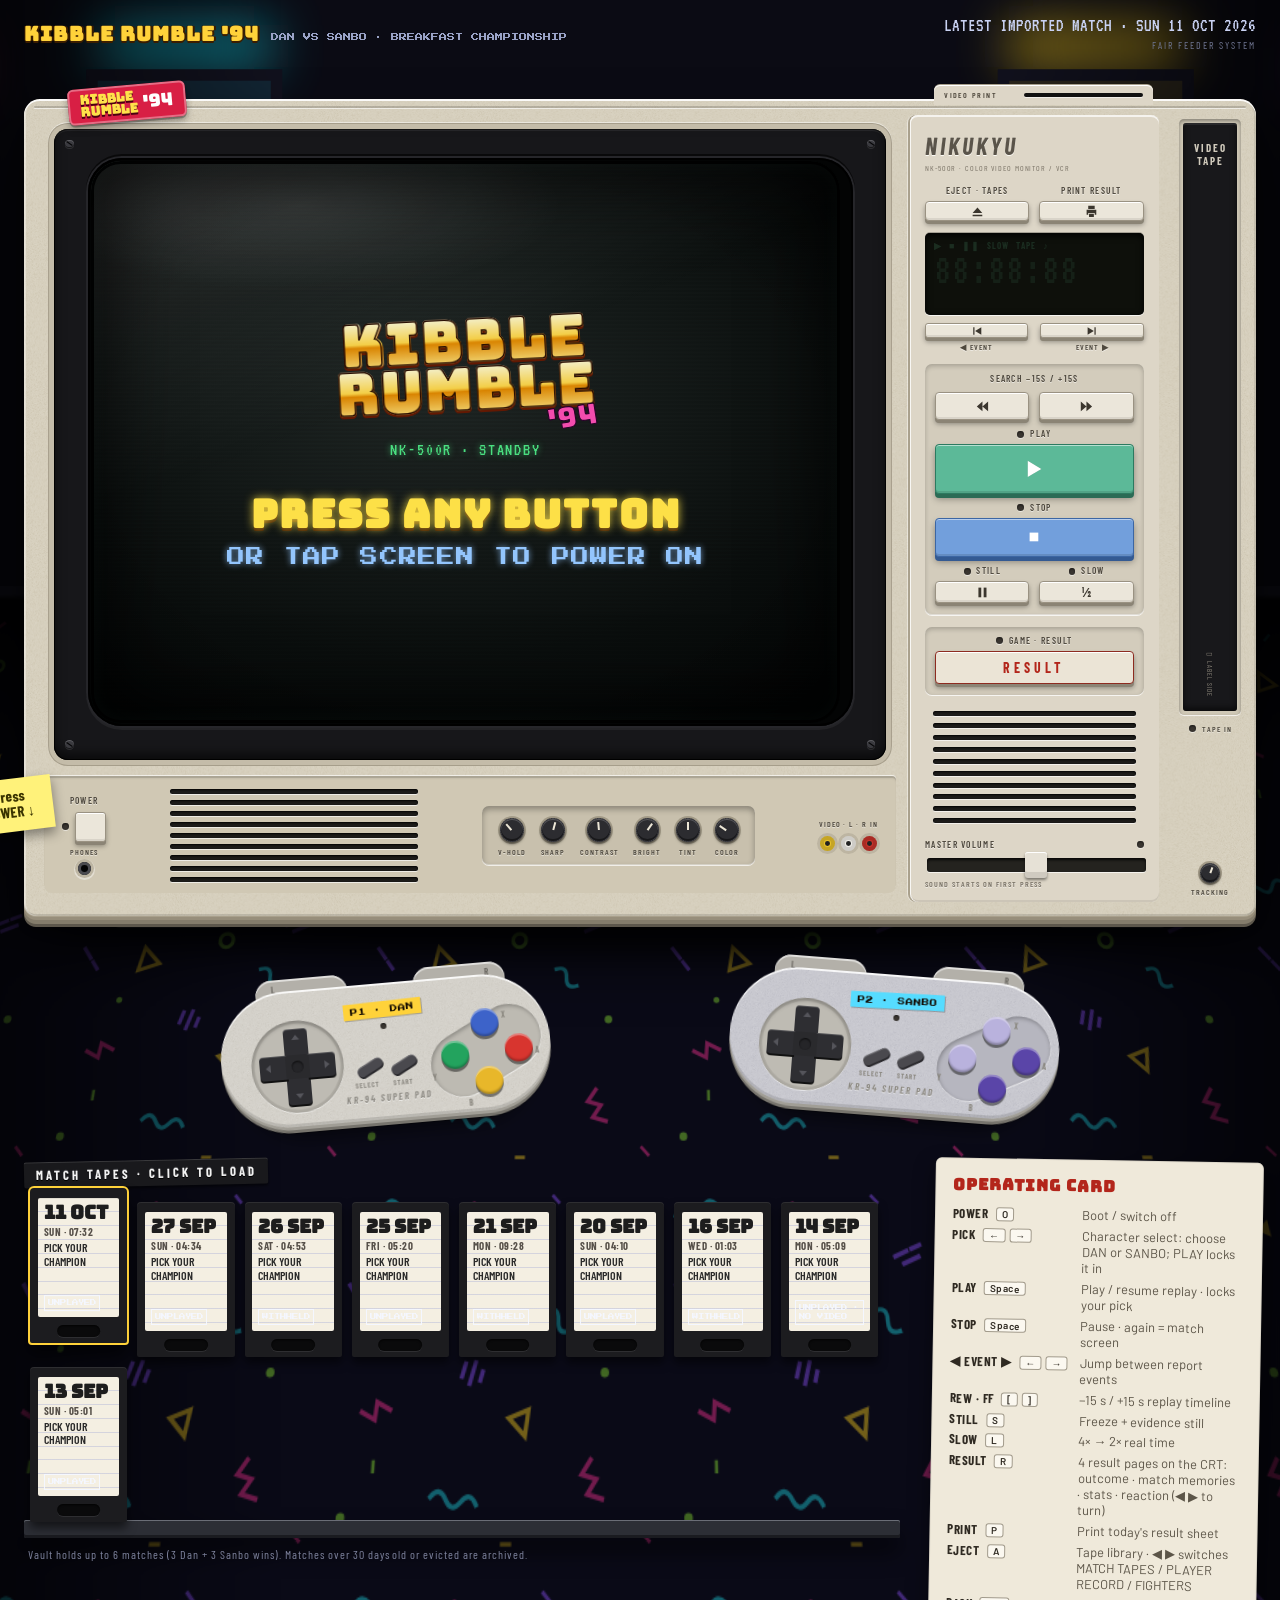
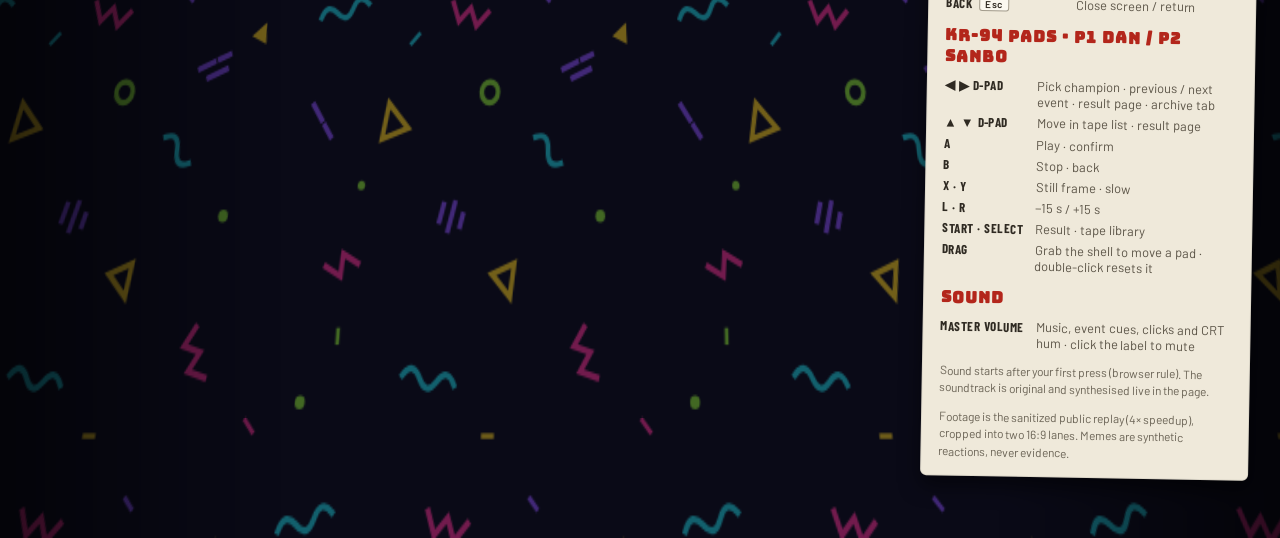
==== commit 57415f66: "fix(ux): make CRT screen a direct power-on surface in OFF state with retro standby prompt" ====
--- a/index.html
+++ b/index.html
@@ -3,8 +3,24 @@
 <head>
 <meta charset="utf-8">
 <meta name="viewport" content="width=device-width,initial-scale=1">
-<meta name="robots" content="noindex,nofollow">
-<title>KIBBLE RUMBLE '94 · NK-500R Replay Machine</title>
+<title>KIBBLE RUMBLE '94 — Retro Cat Feeding Replay Game</title>
+<meta name="description" content="KIBBLE RUMBLE '94 turns Dan and Sanbo's daily breakfast into a retro 1994 arcade championship powered by computer vision.">
+<meta name="robots" content="index,follow">
+<link rel="canonical" href="https://iknoest.github.io/kibble-rumble/">
+
+<!-- Open Graph / Facebook -->
+<meta property="og:type" content="website">
+<meta property="og:url" content="https://iknoest.github.io/kibble-rumble/">
+<meta property="og:title" content="KIBBLE RUMBLE '94 — Retro Cat Feeding Replay Game">
+<meta property="og:description" content="KIBBLE RUMBLE '94 turns Dan and Sanbo's daily breakfast into a retro 1994 arcade championship powered by computer vision.">
+<meta property="og:image" content="https://iknoest.github.io/kibble-rumble/assets/og-preview.png">
+
+<!-- Twitter -->
+<meta name="twitter:card" content="summary_large_image">
+<meta name="twitter:url" content="https://iknoest.github.io/kibble-rumble/">
+<meta name="twitter:title" content="KIBBLE RUMBLE '94 — Retro Cat Feeding Replay Game">
+<meta name="twitter:description" content="KIBBLE RUMBLE '94 turns Dan and Sanbo's daily breakfast into a retro 1994 arcade championship powered by computer vision.">
+<meta name="twitter:image" content="https://iknoest.github.io/kibble-rumble/assets/og-preview.png">
 <link rel="preconnect" href="https://fonts.googleapis.com"><link rel="preconnect" href="https://fonts.gstatic.com" crossorigin>
 <link href="https://fonts.googleapis.com/css2?family=Anton&family=Barlow:wght@400;500;600&family=Barlow+Condensed:wght@500;600;700&family=Bungee&family=Press+Start+2P&family=VT323&display=swap" rel="stylesheet">
 <link rel="icon" href="data:,">
@@ -39,6 +55,18 @@
             <span class="screw s1"></span><span class="screw s2"></span><span class="screw s3"></span><span class="screw s4"></span>
             <div class="tube">
               <div class="screen" id="screen" data-state="off">
+                <div class="layer s-off" id="s-off" role="button" tabindex="0" aria-label="Power on KIBBLE RUMBLE '94">
+                  <div class="off-prompt">
+                    <div class="off-title">
+                      <div class="kr-logo sm" aria-hidden="true"><b>KIBBLE</b><b>RUMBLE</b><i>'94</i></div>
+                      <span class="off-sub">NK-500R · STANDBY</span>
+                    </div>
+                    <div class="off-cta">
+                      <b class="off-blink">PRESS ANY BUTTON</b>
+                      <span class="off-tap">OR TAP SCREEN TO POWER ON</span>
+                    </div>
+                  </div>
+                </div>
                 <div class="layer s-boot" id="s-boot">
                   <div class="boot-maker"><b>NIKUKYU</b><span>VIDEO SYSTEMS · NK-500R</span><em>SELF CHECK … OK</em></div>
                   <div class="boot-title"><div class="kr-logo"><b>KIBBLE</b><b>RUMBLE</b><i>'94</i></div><span>BREAKFAST CHAMPIONSHIP</span><em>© 1994 NIKUKYU SOFT · LICENSED TO DAN &amp; SANBO</em></div>
--- a/machine.css
+++ b/machine.css
@@ -56,7 +56,7 @@
 /* ------------------------------------------------------------- screen */
 .screen{position:relative;width:754px;aspect-ratio:4/3;border-radius:30px;overflow:hidden;background:var(--glass);container-type:size;container-name:screen;
   transition:filter .2s}
-.screen[data-state="off"]{background:radial-gradient(ellipse 80% 70% at 45% 40%,#202725 0%,#0b0f0e 70%,#050707 100%)}
+.screen[data-state="off"]{background:radial-gradient(ellipse 80% 70% at 45% 40%,#202725 0%,#0b0f0e 70%,#050707 100%);cursor:pointer}
 .layer{position:absolute;inset:0;display:none}
 .fx{position:absolute;inset:0;pointer-events:none;border-radius:30px}
 .fx-scan{background:url(assets/scanlines.png) 0 0/4px 4px repeat;opacity:.28}
@@ -65,7 +65,8 @@
 .fx-glare{background:linear-gradient(158deg,rgba(255,255,255,.14) 0%,rgba(255,255,255,.04) 24%,rgba(255,255,255,0) 42%),
   radial-gradient(ellipse 50% 22% at 28% 8%,rgba(255,255,255,.10),rgba(255,255,255,0) 70%)}
 .fx-curve{box-shadow:inset 0 0 80px 14px rgba(0,0,0,.72),inset 0 0 0 3px rgba(0,0,0,.9),inset 0 0 18px 3px rgba(140,255,220,.06)}
-.screen[data-state="off"] .fx-scan,.screen[data-state="off"] .fx-noise{opacity:0}
+.screen[data-state="off"] .fx-scan{opacity:.12}
+.screen[data-state="off"] .fx-noise{opacity:0}
 .crt-flash{position:absolute;inset:0;background:#fff;opacity:0;pointer-events:none}
 .screen.crt-on .crt-flash{animation:crtOn .55s ease-out}
 .screen.crt-off .crt-flash{animation:crtOff .45s ease-in forwards}
@@ -73,6 +74,20 @@
 @keyframes crtOff{0%{opacity:0;clip-path:inset(0)}30%{opacity:.95;clip-path:inset(49% 0 49% 0)}70%{opacity:.9;clip-path:inset(49.7% 45% 49.7% 45%)}100%{opacity:0;clip-path:inset(50% 50% 50% 50%)}}
 .screen.glitch{animation:glitch .22s steps(3)}
 @keyframes glitch{0%{filter:none;transform:none}33%{filter:contrast(1.4) brightness(1.3);transform:translateX(-3px) skewX(-1deg)}66%{filter:hue-rotate(20deg);transform:translateX(2px)}100%{filter:none;transform:none}}
+
+.screen[data-state="off"] .s-off{display:flex}
+.s-off{position:absolute;inset:0;display:none;flex-direction:column;align-items:center;justify-content:center;text-align:center;user-select:none;-webkit-user-select:none;cursor:pointer;z-index:2;outline:none}
+.s-off:focus-visible{outline:2px dashed #facc15;outline-offset:-6px}
+.off-prompt{display:flex;flex-direction:column;align-items:center;gap:3.2cqh;pointer-events:none}
+.off-title{display:flex;flex-direction:column;align-items:center;gap:1.2cqh}
+.kr-logo.sm{transform:rotate(-3deg);opacity:.95}
+.kr-logo.sm b{font-size:7.5cqw!important;letter-spacing:.25cqw;-webkit-text-stroke:.2cqw #2a0d00;filter:drop-shadow(0 .4cqw 0 #6a1800)}
+.kr-logo.sm i{font-size:3.8cqw!important;margin-top:-.6cqw;-webkit-text-stroke:.15cqw #2a002a}
+.off-sub{font-family:var(--mono);font-size:2.4cqw;letter-spacing:.25cqw;color:#4ade80;text-shadow:0 0 6px rgba(74,222,128,.65)}
+.off-cta{display:flex;flex-direction:column;align-items:center;gap:1.4cqh;margin-top:2cqh}
+.off-blink{font-family:var(--disp);font-size:5.2cqw;letter-spacing:.25cqw;color:#fde047;text-shadow:0 0 10px rgba(253,224,71,.85),0 .4cqw 0 #3b1500;animation:offBlink 1.4s steps(2,start) infinite}
+.off-tap{font-family:var(--pix);font-size:2.4cqw;letter-spacing:.15cqw;color:#93c5fd;text-shadow:0 0 6px rgba(147,197,253,.75)}
+@keyframes offBlink{0%,100%{opacity:1}50%{opacity:.15}}
 
 .screen[data-state="boot"] .s-boot,.screen[data-state="ready"] .s-vs,
 .screen[data-state="replay"] .s-replay,.screen[data-state="paused"] .s-replay,.screen[data-state="still"] .s-replay,
@@ -536,6 +551,7 @@
   .bezel{padding:16px 14px 18px}
   .screen{width:100%;aspect-ratio:10/13}
   .m-bottom{display:none}
+  .postit{display:none!important}
   .m-panel{width:100%;margin:6px 0 0;padding:12px;display:grid;grid-template-columns:1fr 1fr;gap:10px}
   .brand{grid-column:1/-1;flex-direction:row;align-items:baseline;gap:10px}
   .brand b{font-size:20px}
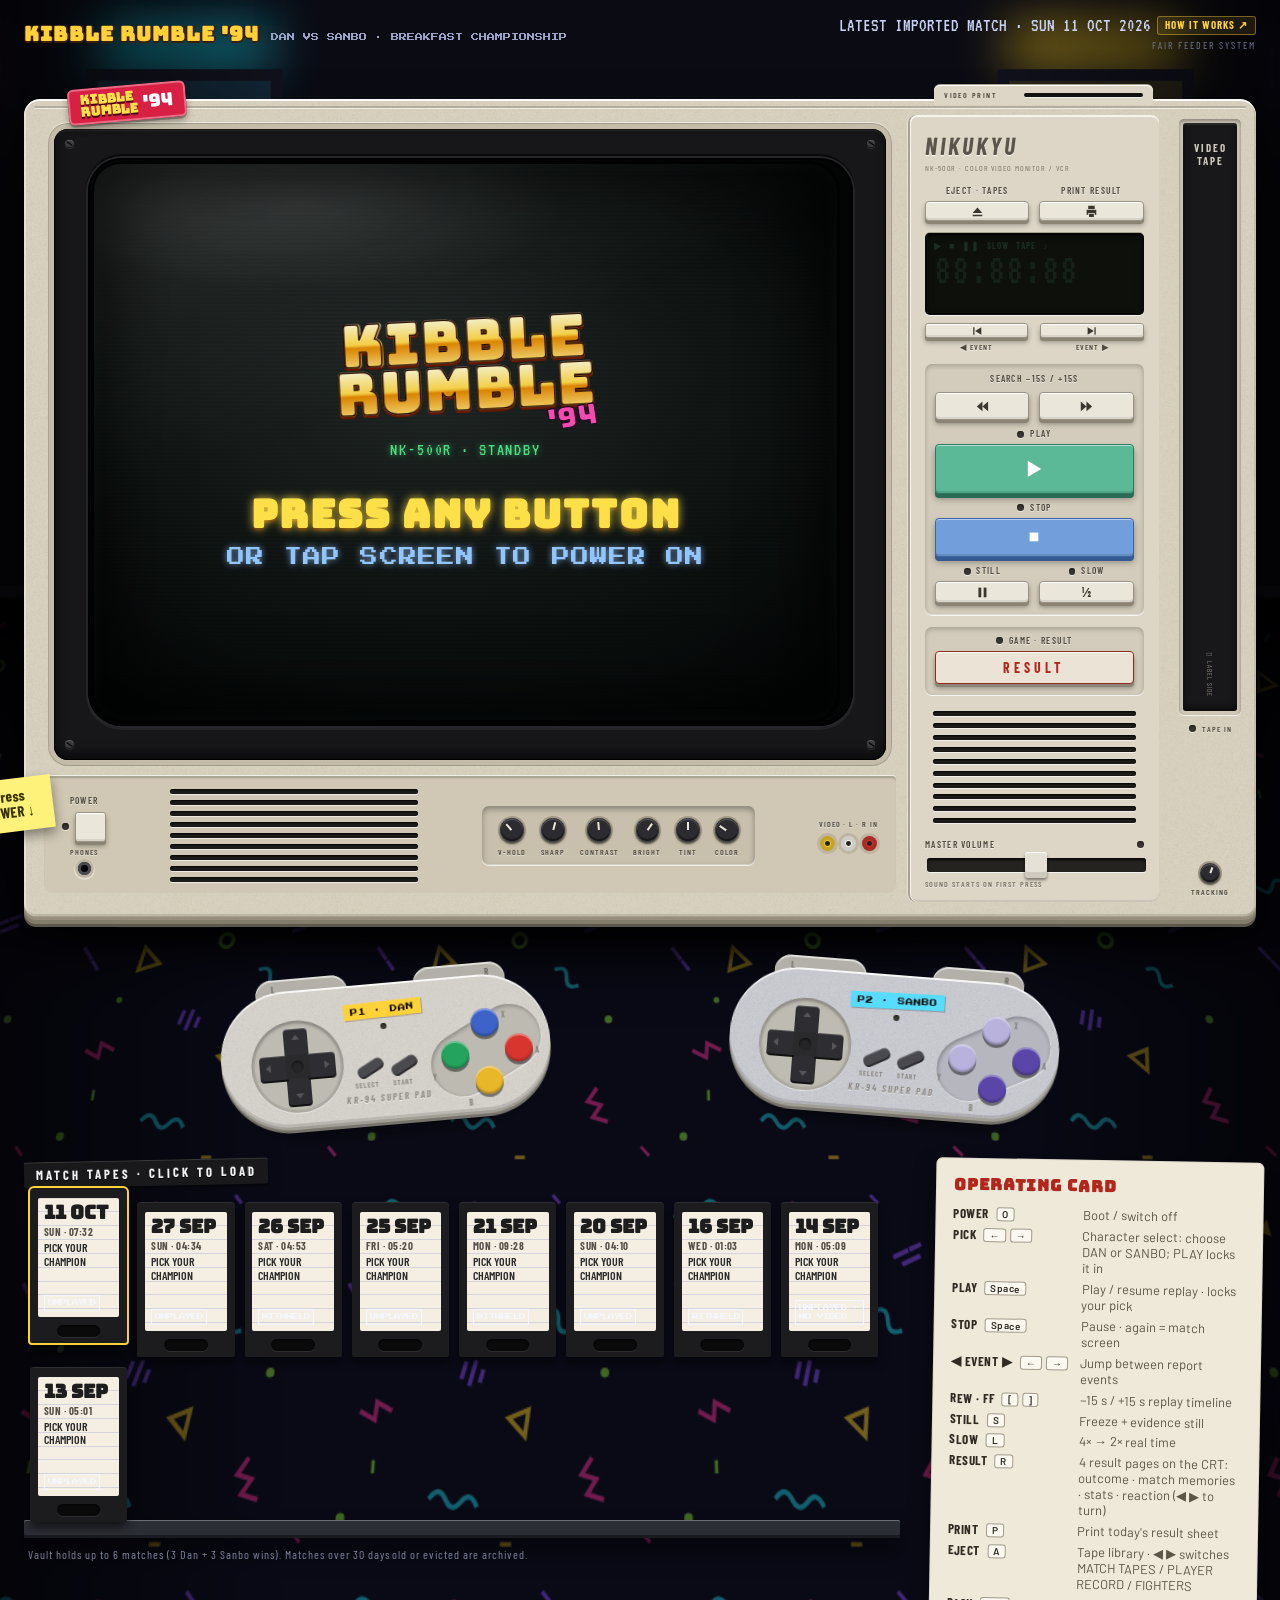
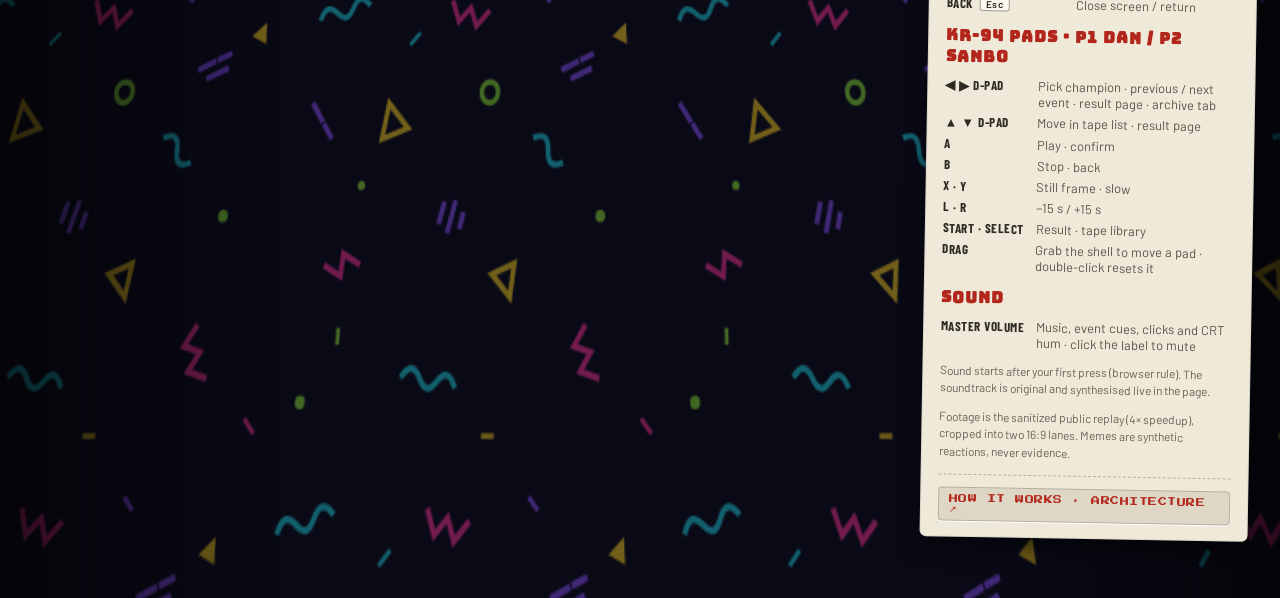
==== commit 2a1566a5: "docs: add visual architecture diagram, README navigation and website how-it-works link" ====
--- a/index.html
+++ b/index.html
@@ -36,7 +36,13 @@
 
 <header class="topline">
   <div class="topline-mark"><b>KIBBLE RUMBLE '94</b><span>DAN VS SANBO · BREAKFAST CHAMPIONSHIP</span></div>
-  <div class="topline-right"><span id="topline-day">—</span><span class="topline-sys">FAIR FEEDER SYSTEM</span></div>
+  <div class="topline-right">
+    <div class="row">
+      <span id="topline-day">—</span>
+      <a href="https://github.com/iknoest/kibble-rumble/blob/main/fair-feeder/architecture.md" class="topline-doc" target="_blank" rel="noopener">HOW IT WORKS ↗</a>
+    </div>
+    <span class="topline-sys">FAIR FEEDER SYSTEM</span>
+  </div>
 </header>
 
 <main class="stage">
@@ -217,6 +223,9 @@
       </dl>
       <p>Sound starts after your first press (browser rule). The soundtrack is original and synthesised live in the page.</p>
       <p>Footage is the sanitized public replay (4× speedup), cropped into two 16:9 lanes. Memes are synthetic reactions, never evidence.</p>
+      <div class="op-doc">
+        <a href="https://github.com/iknoest/kibble-rumble/blob/main/fair-feeder/architecture.md" class="op-doc-link" target="_blank" rel="noopener">HOW IT WORKS · ARCHITECTURE ↗</a>
+      </div>
     </aside>
   </section>
 </main>
--- a/machine.css
+++ b/machine.css
@@ -25,6 +25,8 @@
 .topline-mark span{font-family:var(--pix);font-size:8px;color:#9aa3c7}
 .topline-right{display:flex;flex-direction:column;align-items:flex-end;gap:4px;font-family:var(--mono);font-size:19px;color:#c9d2f3}
 .topline-sys{font-family:var(--silk);font-size:10px;letter-spacing:2px;color:#6e7490}
+.topline-doc{display:inline-block;font-family:var(--silk);font-size:11px;font-weight:700;letter-spacing:1px;color:var(--p1);text-decoration:none;padding:2px 7px;border:1px solid rgba(255,210,58,.4);border-radius:3px;background:rgba(255,210,58,.1);transition:all .15s ease;line-height:1.1}
+.topline-doc:hover{color:#fff;border-color:var(--p1);background:rgba(255,210,58,.25);box-shadow:0 0 8px rgba(255,210,58,.5)}
 .stage{display:flex;flex-direction:column;align-items:center;gap:26px;padding:8px 24px 60px}
 
 /* ------------------------------------------------------------- machine shell */
@@ -405,6 +407,9 @@
 .op-card dd{margin:0;color:#5c5548}
 .op-card kbd{display:inline-block;margin-left:4px;padding:0 5px;border:1px solid #a29b8c;border-bottom-width:2px;border-radius:3px;font:600 10px 'Barlow';background:#fbf8f0}
 .op-card p{margin:12px 0 0;font-size:12px;line-height:1.45;color:#6a6355}
+.op-doc{margin-top:14px;padding-top:12px;border-top:1px dashed #b8b09e}
+.op-doc-link{display:inline-block;font-family:var(--pix);font-size:9px;color:#b3261b;text-decoration:none;letter-spacing:.5px;padding:6px 10px;background:#dfd7c5;border:1px solid #b8b09e;border-radius:4px;box-shadow:0 1px 0 #fff;transition:all .15s ease}
+.op-doc-link:hover{color:#fff;background:#b3261b;border-color:#8e1e15}
 
 /* ------------------------------------------------------------- result overlay */
 .result-overlay{position:fixed;inset:0;z-index:50;overflow:auto;background:linear-gradient(180deg,#1b2a9e 0%,#0b1460 45%,#050928 100%);
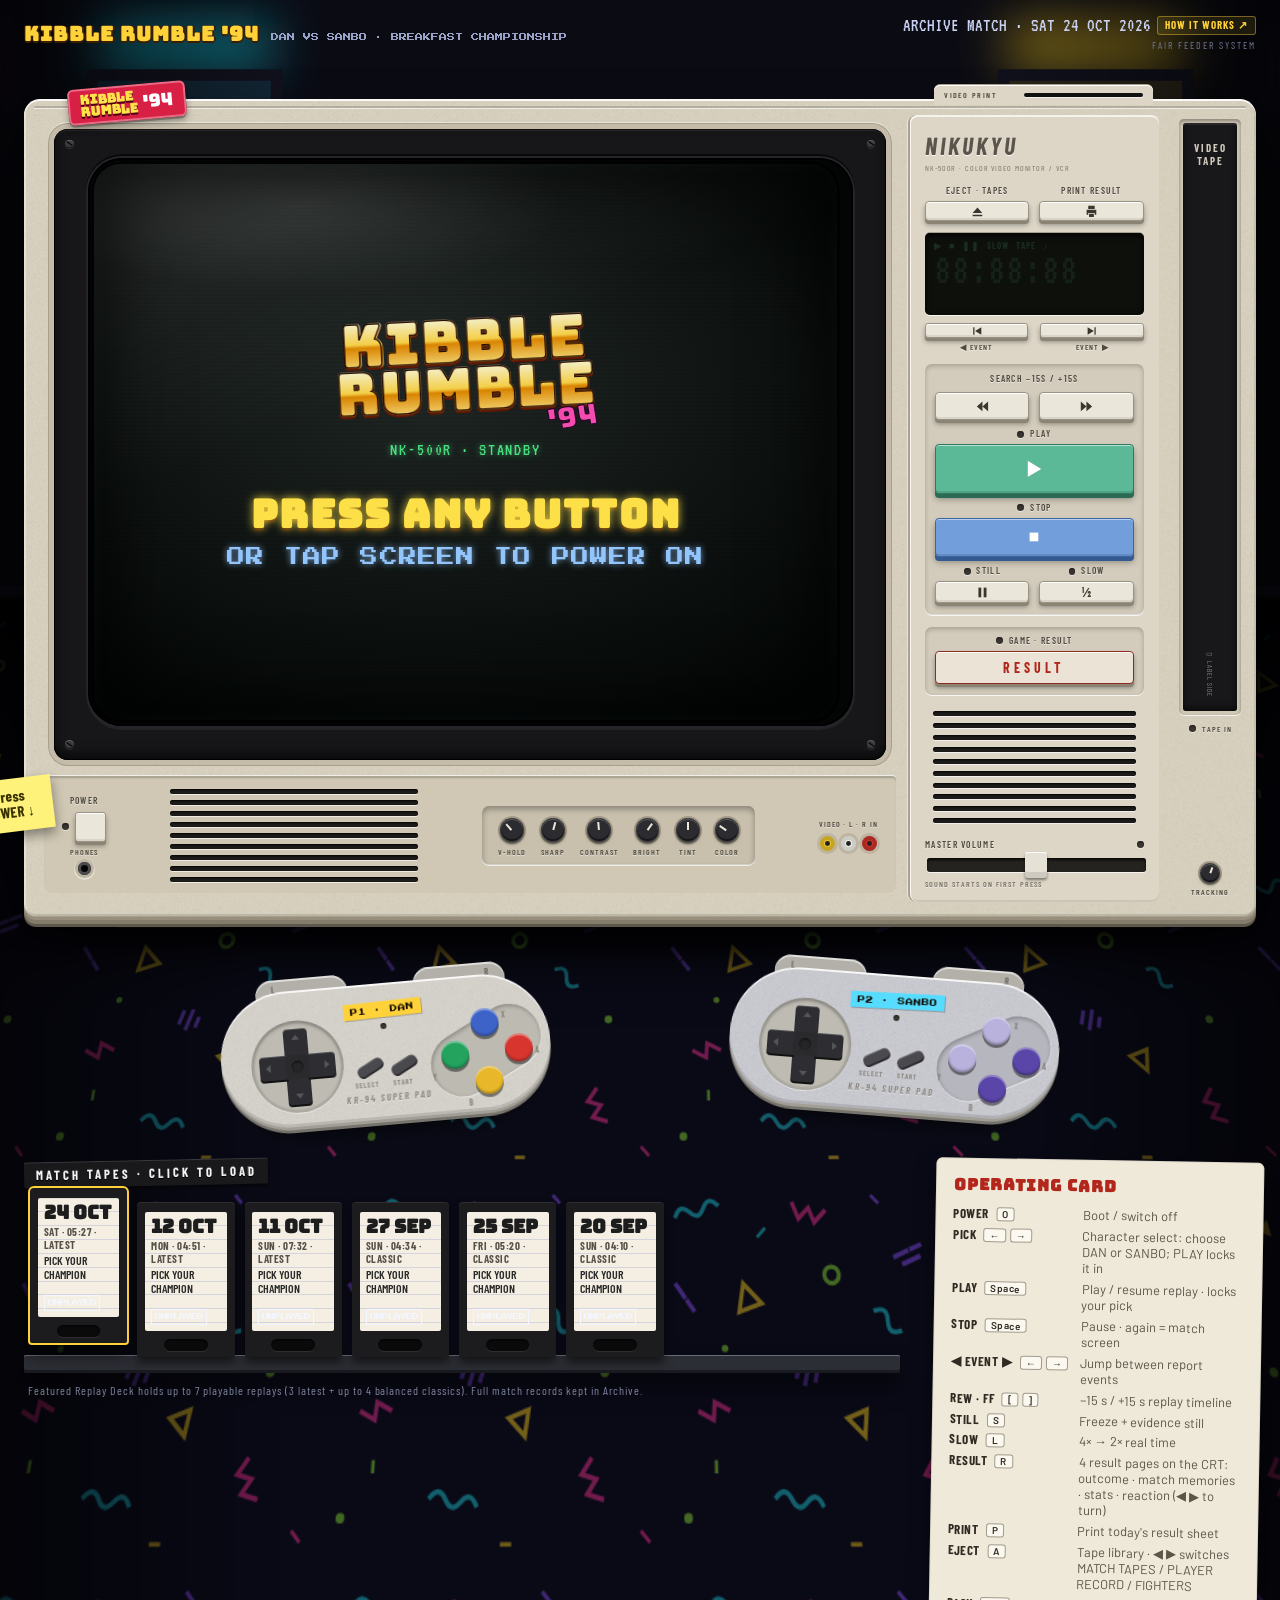
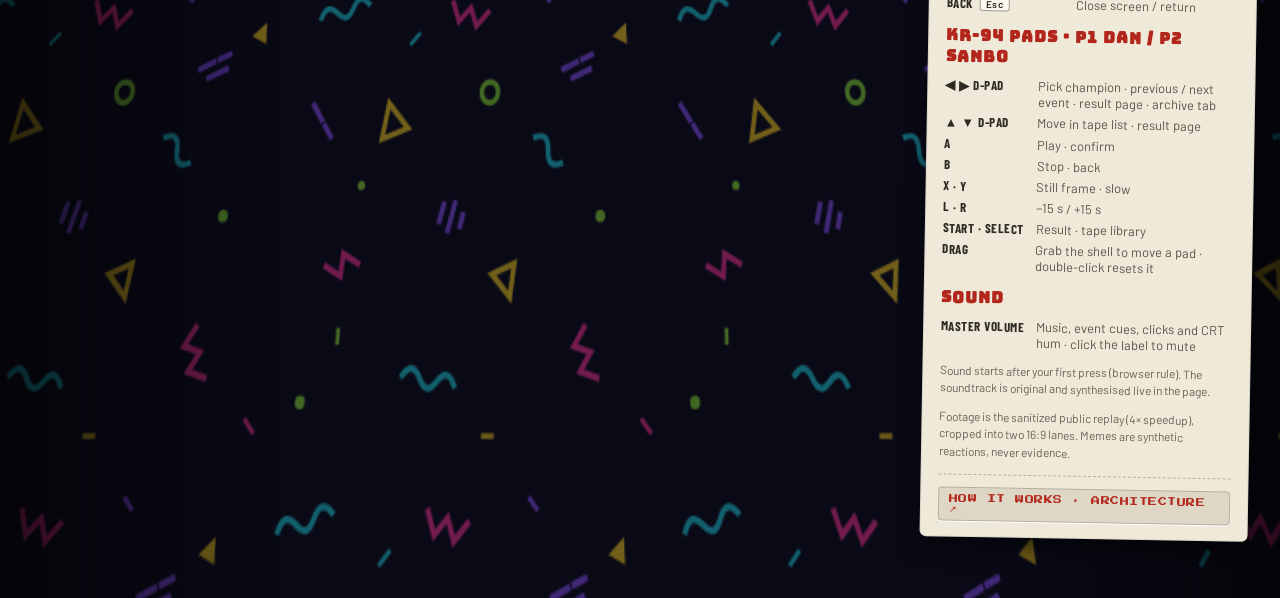
==== commit c117c66b: "feat(kr94): implement featured replay deck and meme card collection MVP" ====
--- a/index.html
+++ b/index.html
@@ -188,7 +188,7 @@
       <div class="dymo">MATCH TAPES · CLICK TO LOAD</div>
       <div class="shelf" id="shelf"></div>
       <div class="shelf-board"></div>
-      <p class="shelf-note">Vault holds up to 6 matches (3 Dan + 3 Sanbo wins). Matches over 30 days old or evicted are archived.</p>
+      <p class="shelf-note">Featured Replay Deck holds up to 7 playable replays (3 latest + up to 4 balanced classics). Full match records kept in Archive.</p>
     </div>
     <aside class="op-card" aria-label="Operating card">
       <h2>OPERATING CARD</h2>
--- a/machine.css
+++ b/machine.css
@@ -1210,3 +1210,44 @@
   .fp-btn{font-size:1.5cqw}
 }
 
+/* ============================================================ Meme Card Collection MVP */
+.mc-sub{display:flex;justify-content:space-between;align-items:center;padding:.8cqh 1.2cqw;background:#060818;border:.25cqw solid #2b3577;font-family:var(--pix);font-size:.95cqw;color:#9fb4ff;margin-bottom:1.2cqh}
+.mc-meter{font-family:var(--mono);color:#ffd21f;letter-spacing:1px}
+.mc-wrap{display:grid;grid-template-columns:1fr 1fr;gap:1.6cqw;max-height:58cqh;overflow-y:auto;padding-right:.4cqw}
+.mc-col{display:flex;flex-direction:column;gap:1cqh}
+.mc-col.p1{color:var(--p1)}.mc-col.p2{color:var(--p2)}
+.mc-col-hd{display:flex;justify-content:space-between;align-items:baseline;padding:.4cqh .8cqw;border-bottom:.25cqw solid currentColor;font-family:var(--pix);font-size:1.1cqw}
+.mc-col-hd span{font-size:.85cqw;color:#9fb4ff}
+.mc-grid{display:grid;grid-template-columns:1fr 1fr;gap:1cqw}
+.mc-card{display:flex;flex-direction:column;gap:.6cqh;padding:1cqh 1cqw;background:#050714;border:.25cqw solid currentColor;box-shadow:.3cqw .3cqw 0 #000;position:relative}
+.mc-card.locked{border-style:dashed;color:#5a6699;background:#03050c}
+.mc-img{width:100%;aspect-ratio:4/3;background:#000;overflow:hidden;position:relative;display:flex;align-items:center;justify-content:center}
+.mc-img img{width:100%;height:100%;object-fit:cover;display:block}
+.mc-img .synth{position:absolute;left:0;bottom:0;right:0;font-family:var(--pix);font-size:.62cqw;background:rgba(0,0,0,.85);color:#ffd21f;padding:.2cqh .4cqw;text-align:center;letter-spacing:.5px;border-top:.1cqw solid rgba(255,210,31,.4);z-index:2}
+.mc-img.locked{background:radial-gradient(circle,rgba(43,53,119,.4) 0%,#000 85%);border:.15cqw solid #1f2759}
+.mc-lock-box{display:flex;flex-direction:column;align-items:center;gap:.4cqh}
+.mc-q{font-family:var(--disp);font-size:3.2cqw;color:#ffd21f;line-height:1;text-shadow:0 0 .5cqw rgba(255,210,31,.5)}
+.mc-lock-box small{font-family:var(--pix);font-size:.75cqw;color:#7f8bc0;letter-spacing:1px}
+.mc-body{display:flex;flex-direction:column;gap:.3cqh}
+.mc-tag{font-family:var(--pix);font-size:.75cqw;color:#7f8bc0}
+.mc-body b{font-family:var(--disp);font-size:1.5cqw;line-height:1.1;color:#fff;white-space:nowrap;overflow:hidden;text-overflow:ellipsis}
+.mc-body p{font-family:var(--pix);font-size:.68cqw;line-height:1.4;color:#b0beeb;margin:0;min-height:2.4cqh}
+.mc-hint{color:#ffd21f !important}
+.mc-status{font-family:var(--pix);font-size:.72cqw;padding:.2cqh .5cqw;border:.15cqw solid currentColor;align-self:flex-start;margin-top:.3cqh}
+.mc-status.ok{color:#3dff7a;border-color:#3dff7a}
+.mc-status.lock{color:#8892be;border-color:#394375}
+
+@container screen (aspect-ratio < 1){
+  .mc-sub{flex-direction:column;gap:.6cqh;font-size:1.4cqw;align-items:flex-start}
+  .mc-meter{font-size:1.6cqw}
+  .mc-wrap{grid-template-columns:1fr;gap:2cqh;max-height:52cqh}
+  .mc-col-hd{font-size:1.8cqw}
+  .mc-col-hd span{font-size:1.3cqw}
+  .mc-grid{grid-template-columns:1fr 1fr;gap:1.6cqw}
+  .mc-q{font-size:5cqw}
+  .mc-body b{font-size:2.2cqw}
+  .mc-body p{font-size:1.1cqw;min-height:3cqh}
+  .mc-tag{font-size:1.1cqw}
+  .mc-status{font-size:1.1cqw}
+}
+
